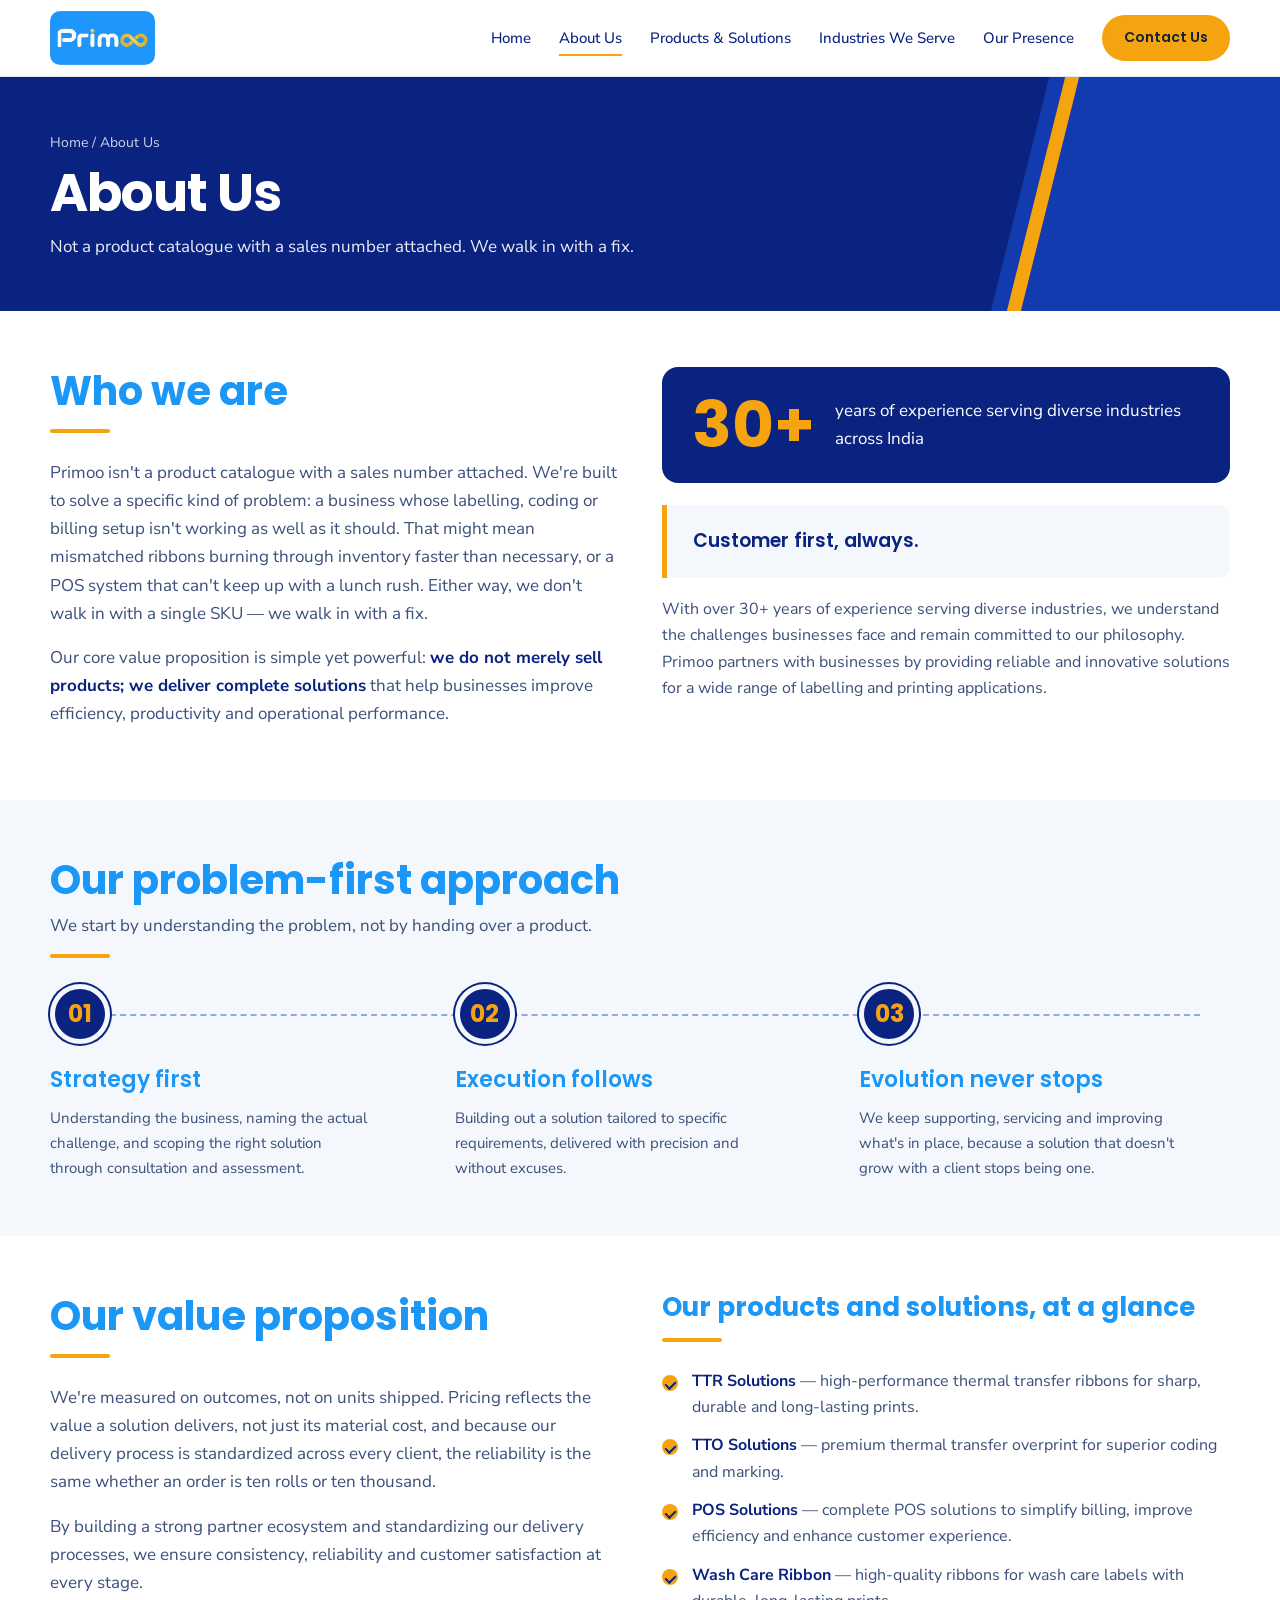
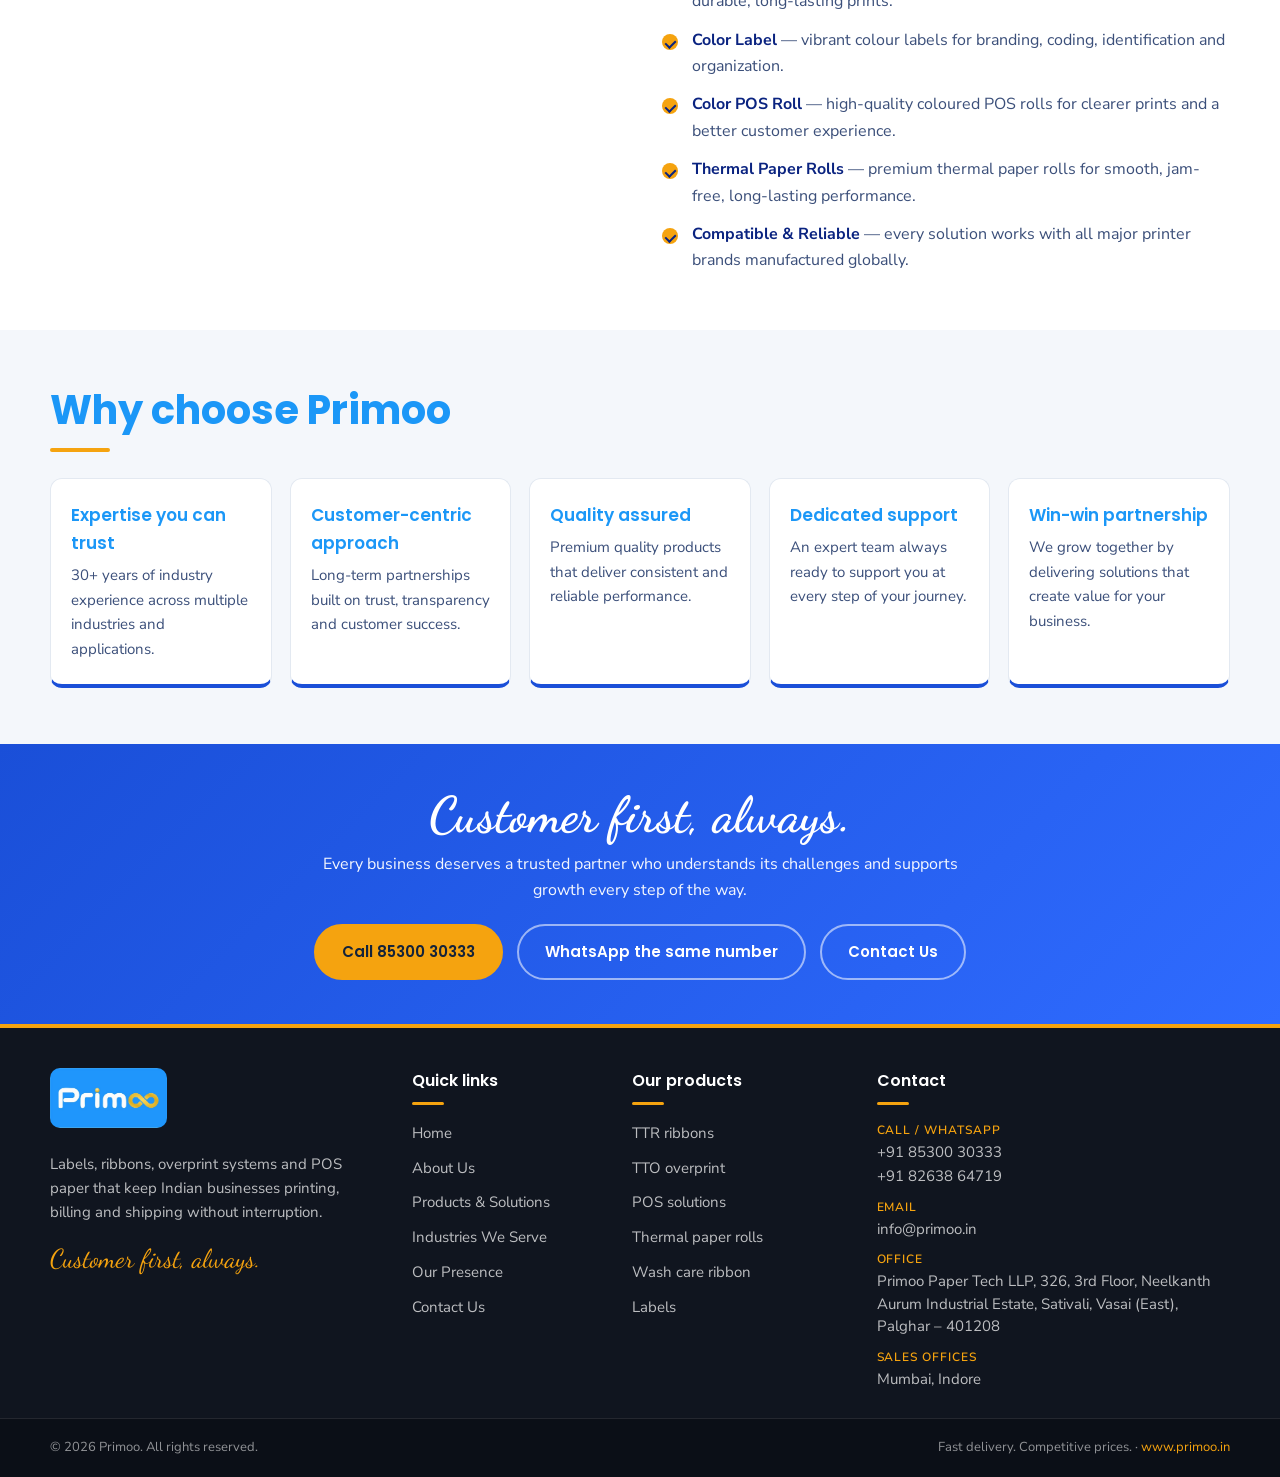
==== about.html @ 81f0d98b "Add Primoo website: home, about, products, industries, presence and contact pages Co-Authored-By: Cl" ====
<!DOCTYPE html>
<html lang="en">
<head>
<meta charset="UTF-8">
<meta name="viewport" content="width=device-width, initial-scale=1">
<title>About Us – Primoo</title>
<meta name="description" content="Primoo is a solution-driven company: 30+ years, problem-first approach, TTR, TTO, POS, labels and more.">
<link rel="preconnect" href="https://fonts.googleapis.com">
<link rel="stylesheet" href="https://fonts.googleapis.com/css2?family=Poppins:wght@400;500;600;700&family=Nunito+Sans:wght@400;500;600;700&family=Dancing+Script:wght@600;700&display=swap">
<link rel="stylesheet" href="styles.css">
</head>
<body>

<header class="site-header">
  <div class="container nav">
    <a href="index.html" class="logo"><img src="logo.jpg" alt="Primoo"></a>
    <input type="checkbox" id="menu-toggle" class="menu-toggle" aria-label="Toggle menu">
    <label for="menu-toggle" class="burger" aria-hidden="true"><span></span><span></span><span></span></label>
    <nav class="menu">
      <a href="index.html">Home</a>
      <a href="about.html" class="active">About Us</a>
      <a href="products.html">Products &amp; Solutions</a>
      <a href="industries.html">Industries We Serve</a>
      <a href="presence.html">Our Presence</a>
      <a href="contact.html" class="btn btn-sm">Contact Us</a>
    </nav>
  </div>
</header>

<section class="page-hero">
  <div class="container">
    <div class="crumbs"><a href="index.html">Home</a> / About Us</div>
    <h1>About Us</h1>
    <p>Not a product catalogue with a sales number attached. We walk in with a fix.</p>
  </div>
</section>

<main>
<section class="section">
  <div class="container two-col">
    <div class="prose">
      <div class="sec-title"><h2>Who we are</h2></div>
      <p>Primoo isn't a product catalogue with a sales number attached. We're built to solve a specific kind of problem: a business whose labelling, coding or billing setup isn't working as well as it should. That might mean mismatched ribbons burning through inventory faster than necessary, or a POS system that can't keep up with a lunch rush. Either way, we don't walk in with a single SKU — we walk in with a fix.</p>
      <p>Our core value proposition is simple yet powerful: <strong>we do not merely sell products; we deliver complete solutions</strong> that help businesses improve efficiency, productivity and operational performance.</p>
    </div>
    <div>
      <div class="big-stat"><strong>30+</strong><span>years of experience serving diverse industries across India</span></div>
      <div class="quote" style="margin-top:22px">Customer first, always.</div>
      <p style="margin-top:18px;color:var(--muted)">With over 30+ years of experience serving diverse industries, we understand the challenges businesses face and remain committed to our philosophy. Primoo partners with businesses by providing reliable and innovative solutions for a wide range of labelling and printing applications.</p>
    </div>
  </div>
</section>

<section class="section alt">
  <div class="container">
    <div class="sec-title"><h2>Our problem-first approach</h2><p>We start by understanding the problem, not by handing over a product.</p></div>
    <div class="steps">
      <article class="step"><span class="num">01</span><h3>Strategy first</h3><p>Understanding the business, naming the actual challenge, and scoping the right solution through consultation and assessment.</p></article>
      <article class="step"><span class="num">02</span><h3>Execution follows</h3><p>Building out a solution tailored to specific requirements, delivered with precision and without excuses.</p></article>
      <article class="step"><span class="num">03</span><h3>Evolution never stops</h3><p>We keep supporting, servicing and improving what's in place, because a solution that doesn't grow with a client stops being one.</p></article>
    </div>
  </div>
</section>

<section class="section">
  <div class="container two-col">
    <div class="prose">
      <div class="sec-title"><h2>Our value proposition</h2></div>
      <p>We're measured on outcomes, not on units shipped. Pricing reflects the value a solution delivers, not just its material cost, and because our delivery process is standardized across every client, the reliability is the same whether an order is ten rolls or ten thousand.</p>
      <p>By building a strong partner ecosystem and standardizing our delivery processes, we ensure consistency, reliability and customer satisfaction at every stage.</p>
    </div>
    <div>
      <div class="sec-title"><h2 style="font-size:26px">Our products and solutions, at a glance</h2></div>
      <ul class="check-list">
        <li><strong>TTR Solutions</strong> — high-performance thermal transfer ribbons for sharp, durable and long-lasting prints.</li>
        <li><strong>TTO Solutions</strong> — premium thermal transfer overprint for superior coding and marking.</li>
        <li><strong>POS Solutions</strong> — complete POS solutions to simplify billing, improve efficiency and enhance customer experience.</li>
        <li><strong>Wash Care Ribbon</strong> — high-quality ribbons for wash care labels with durable, long-lasting prints.</li>
        <li><strong>Color Label</strong> — vibrant colour labels for branding, coding, identification and organization.</li>
        <li><strong>Color POS Roll</strong> — high-quality coloured POS rolls for clearer prints and a better customer experience.</li>
        <li><strong>Thermal Paper Rolls</strong> — premium thermal paper rolls for smooth, jam-free, long-lasting performance.</li>
        <li><strong>Compatible &amp; Reliable</strong> — every solution works with all major printer brands manufactured globally.</li>
      </ul>
    </div>
  </div>
</section>

<section class="section alt">
  <div class="container">
    <div class="sec-title"><h2>Why choose Primoo</h2></div>
    <div class="tiles five">
      <div class="tile"><h3>Expertise you can trust</h3><p>30+ years of industry experience across multiple industries and applications.</p></div>
      <div class="tile"><h3>Customer-centric approach</h3><p>Long-term partnerships built on trust, transparency and customer success.</p></div>
      <div class="tile"><h3>Quality assured</h3><p>Premium quality products that deliver consistent and reliable performance.</p></div>
      <div class="tile"><h3>Dedicated support</h3><p>An expert team always ready to support you at every step of your journey.</p></div>
      <div class="tile"><h3>Win-win partnership</h3><p>We grow together by delivering solutions that create value for your business.</p></div>
    </div>
  </div>
</section>

<section class="cta slim">
  <div class="container cta-inner">
    <h2>Customer first, always.</h2>
    <p>Every business deserves a trusted partner who understands its challenges and supports growth every step of the way.</p>
    <div class="hero-actions center">
      <a href="tel:8530030333" class="btn btn-light">Call 85300 30333</a>
      <a href="https://wa.me/918530030333" class="btn btn-ghost">WhatsApp the same number</a>
      <a href="contact.html" class="btn btn-ghost">Contact Us</a>
    </div>
  </div>
</section>
</main>

<footer class="site-footer">
  <div class="container foot-grid">
    <div class="foot-col foot-brand">
      <a href="index.html" class="logo"><img src="logo.jpg" alt="Primoo"></a>
      <p>Labels, ribbons, overprint systems and POS paper that keep Indian businesses printing, billing and shipping without interruption.</p>
      <p class="tag">Customer first, always.</p>
    </div>
    <div class="foot-col">
      <h4>Quick links</h4>
      <ul>
        <li><a href="index.html">Home</a></li>
        <li><a href="about.html">About Us</a></li>
        <li><a href="products.html">Products &amp; Solutions</a></li>
        <li><a href="industries.html">Industries We Serve</a></li>
        <li><a href="presence.html">Our Presence</a></li>
        <li><a href="contact.html">Contact Us</a></li>
      </ul>
    </div>
    <div class="foot-col">
      <h4>Our products</h4>
      <ul>
        <li><a href="products.html#ttr">TTR ribbons</a></li>
        <li><a href="products.html#tto">TTO overprint</a></li>
        <li><a href="products.html#pos">POS solutions</a></li>
        <li><a href="products.html#rolls">Thermal paper rolls</a></li>
        <li><a href="products.html#wash">Wash care ribbon</a></li>
        <li><a href="products.html#labels">Labels</a></li>
      </ul>
    </div>
    <div class="foot-col">
      <h4>Contact</h4>
      <ul class="contact">
        <li><span>Call / WhatsApp</span><a href="tel:8530030333">+91 85300 30333</a><a href="tel:8263864719">+91 82638 64719</a></li>
        <li><span>Email</span><a href="mailto:info@primoo.in">info@primoo.in</a></li>
        <li><span>Office</span>Primoo Paper Tech LLP, 326, 3rd Floor, Neelkanth Aurum Industrial Estate, Sativali, Vasai (East), Palghar – 401208</li>
        <li><span>Sales offices</span>Mumbai, Indore</li>
      </ul>
    </div>
  </div>
  <div class="foot-bar">
    <div class="container foot-bar-in">
      <p>© 2026 Primoo. All rights reserved.</p>
      <p>Fast delivery. Competitive prices. · <a href="https://primoo.in">www.primoo.in</a></p>
    </div>
  </div>
</footer>

</body>
</html>
---- styles.css ----
:root{
  --blue:#1a4fd8;
  --navy:#0a2380;
  --navy-2:#1238b5;
  --accent:#f5a30f;
  --accent-d:#dc8f00;
  --bg:#ffffff;
  --alt:#f4f7fb;
  --text:#1d2a3a;
  --muted:#3b4f7a;
  --heading:#1b97f7;
  --line:#e3e9f1;
  --radius:16px;
  --shadow:0 10px 30px rgba(11,31,58,.08);
}
*{box-sizing:border-box;margin:0;padding:0}
html{scroll-behavior:smooth}
body{font-family:'Nunito Sans',system-ui,sans-serif;color:var(--text);background:var(--bg);line-height:1.65;-webkit-font-smoothing:antialiased}
h1{font-family:'Poppins',sans-serif;font-weight:700;letter-spacing:-.02em}
h2{font-family:'Poppins',sans-serif}
h3{font-family:'Poppins',sans-serif;font-weight:600}
.btn{font-family:'Poppins',sans-serif;font-weight:700}
.menu,.pill,.trust-grid,.chips,.ticks{font-family:'Nunito Sans',sans-serif}
.cta h2{font-family:'Dancing Script',cursive;font-weight:700}
img{max-width:100%}
a{color:inherit;text-decoration:none}
ul{list-style:none}
.container{width:min(1180px,100% - 40px);margin-inline:auto}

/* Buttons */
.btn{display:inline-block;background:var(--accent);color:#14233a;padding:14px 26px;border-radius:999px;font-weight:600;font-size:15px;border:2px solid var(--accent);transition:.25s}
.btn:hover{background:var(--accent-d);border-color:var(--accent-d);transform:translateY(-2px)}
.btn-sm{padding:9px 20px;font-size:14px}
.btn-outline{background:transparent;color:var(--navy);border-color:var(--navy)}
.btn-outline:hover{background:var(--navy);border-color:var(--navy);color:#fff}
.btn-light{background:#fff;color:var(--navy);border-color:#fff}
.btn-light:hover{background:var(--alt);border-color:var(--alt)}
.btn-ghost{background:transparent;border-color:rgba(255,255,255,.55)}
.btn-ghost:hover{background:rgba(255,255,255,.12);border-color:#fff}

/* Header */
.site-header{position:sticky;top:0;z-index:50;background:rgba(255,255,255,.96);backdrop-filter:blur(10px);border-bottom:1px solid var(--line)}
.nav{display:flex;align-items:center;justify-content:space-between;height:76px}
.logo{display:block;line-height:0}
.logo img{height:54px;width:auto;display:block;border-radius:10px}
.menu{display:flex;align-items:center;gap:28px;font-weight:500;font-size:15px}
.menu a:not(.btn){position:relative;color:var(--navy)}
.menu a:not(.btn)::after{content:"";position:absolute;left:0;bottom:-6px;width:0;height:2px;background:var(--accent);transition:.25s}
.menu a:not(.btn):hover::after,.menu a.active::after{width:100%}
.menu-toggle{display:none}
.burger{display:none;cursor:pointer;flex-direction:column;gap:5px}
.burger span{width:24px;height:2px;background:var(--navy);transition:.25s}

/* Hero */
.hero{background:linear-gradient(135deg,#eef3ff 0%,#fff 60%);padding:44px 0 56px;overflow:hidden}
.hero-grid{display:grid;grid-template-columns:1.1fr .9fr;gap:36px;align-items:center}
.eyebrow{display:inline-flex;align-items:center;gap:8px;background:#eef3ff;color:var(--navy);border:1px solid #cdd9fb;border-radius:999px;padding:7px 16px;font-family:"Nunito Sans",sans-serif;font-size:14px;font-weight:500;margin-bottom:18px}
.eyebrow::before{content:"";width:8px;height:8px;border-radius:50%;background:var(--accent);flex:none}
.pill{font-family:"Nunito Sans",sans-serif;display:inline-flex;align-items:center;gap:8px;background:#eef3ff;color:var(--navy);border:1px solid #cdd9fb;border-radius:999px;padding:7px 16px;font-size:14px;font-weight:500;margin-bottom:18px}
.pill i{width:8px;height:8px;border-radius:50%;background:var(--accent);flex:none}
.pill .short{display:none}
h1{font-size:clamp(34px,5vw,58px);line-height:1.1;color:var(--heading);margin-bottom:22px}
h1 em{font-style:normal;color:var(--accent)}
.hero-text p{color:var(--muted);font-size:17px;max-width:560px}
.hero-actions{display:flex;flex-wrap:wrap;gap:14px;margin-top:32px}
.hero-actions.center{justify-content:center}

.hero-visual{position:relative;max-width:390px;margin-left:auto;margin-right:24px}
.hero-visual::before{content:"";position:absolute;inset:-24px -24px 24px 24px;border-radius:200px 28px 28px 28px;background:linear-gradient(160deg,var(--navy),var(--blue));z-index:0}
.hero-visual::after{content:"";position:absolute;left:-18px;bottom:-18px;width:120px;height:120px;border-radius:50%;border:10px solid var(--accent);z-index:0;opacity:.9}
.hero-visual img{position:relative;z-index:1;display:block;width:100%;border-radius:150px 24px 24px 24px;box-shadow:0 24px 50px rgba(10,35,128,.35)}
.badge{position:absolute;z-index:2;left:-26px;top:48px;background:var(--accent);color:var(--navy);font:700 36px 'Poppins',sans-serif;line-height:1;padding:16px 20px;border-radius:18px;box-shadow:var(--shadow)}
.badge small{display:block;font-size:12px;font-weight:600;margin-top:4px}
.thumb{background:#fff;border-radius:12px;margin:-6px -6px 12px;aspect-ratio:16/10;overflow:hidden;background:linear-gradient(180deg,#fff,#eef3ff)}
.thumb img{width:100%;height:100%;object-fit:contain;transition:.4s}

/* Trust */
.trust{background:var(--navy);color:#fff}
.trust-grid{display:grid;grid-template-columns:repeat(4,1fr);text-align:center}
.trust-grid div{padding:22px 14px;font-weight:500;font-size:15px;border-right:1px solid rgba(255,255,255,.12)}
.trust-grid div:last-child{border:0}

/* Sections */
.section{padding:56px 0}
.section.alt{background:var(--alt)}
.section-head{max-width:760px;margin:0 auto 30px;text-align:center}
h2{font-size:clamp(26px,3.4vw,40px);line-height:1.2;color:var(--heading);margin-bottom:14px}
.section-head p{color:var(--muted);font-size:16px}

.cards{display:grid;gap:20px}
.cards-4{grid-template-columns:repeat(4,1fr)}
.cards-3{grid-template-columns:repeat(3,1fr)}
.card{background:#fff;border:1px solid var(--line);border-radius:var(--radius);padding:30px 26px;transition:.3s}
.card:hover{transform:translateY(-6px);box-shadow:var(--shadow);border-color:transparent}
.card h3{font-size:20px;color:var(--heading);margin-bottom:10px}
.card p{color:var(--muted);font-size:15px}
.icon{width:54px;height:54px;border-radius:14px;background:linear-gradient(135deg,var(--accent),#ff9a62);color:#fff;font:700 22px 'Poppins',sans-serif;display:grid;place-items:center;margin-bottom:20px}
.feature{border-top:4px solid var(--accent);background:linear-gradient(180deg,#f2f6ff,#fff)}
#offer{background:linear-gradient(180deg,#dfe9ff 0%,#eef3ff 100%);position:relative}
#offer .card{padding:26px 20px 18px}
#offer .card h3{font-size:18px;margin-bottom:6px}
#offer .card p{font-size:14px;line-height:1.5}
#offer .card{border:0;border-top:4px solid var(--blue);box-shadow:0 8px 24px rgba(10,35,128,.12)}
#offer .card:hover{box-shadow:0 16px 36px rgba(10,35,128,.2)}
#offer .thumb{background:#fff}

/* Stats */
.stats{background:linear-gradient(135deg,var(--navy),var(--navy-2));color:#fff;padding:42px 0}
.stats-grid{display:grid;grid-template-columns:repeat(4,1fr);gap:24px;text-align:center}
.stats-grid strong{display:block;font:700 clamp(38px,4.4vw,56px) 'Poppins',sans-serif;color:var(--accent)}
.stats-grid span{opacity:.85;font-size:15px}
.stats-note{text-align:center;margin-top:20px;opacity:.7;font-size:14px}

/* Why */
.split{display:grid;grid-template-columns:1fr 1.4fr;gap:40px;align-items:center}
.lead{font-size:18px;color:var(--muted)}

/* Steps */
.steps{display:grid;grid-template-columns:repeat(3,1fr);gap:20px}
.step{background:#fff;border-radius:var(--radius);padding:34px 28px;border:1px solid var(--line);position:relative}
.num{font:700 52px 'Poppins',sans-serif;color:var(--accent);opacity:.35;line-height:1}
.step h3{font-size:22px;color:var(--heading);margin:10px 0}
.step p{color:var(--muted);font-size:15px}

/* Brands */
.brands{display:flex;flex-wrap:wrap;justify-content:center;gap:14px;margin-bottom:22px}
.brands li{padding:14px 28px;border:1px solid var(--line);border-radius:12px;font:600 17px 'Poppins',sans-serif;color:var(--navy);background:var(--alt)}
.ticks{display:flex;flex-wrap:wrap;justify-content:center;gap:12px 32px;color:var(--muted);font-weight:500}
.ticks li::before{content:"✓";color:var(--accent);font-weight:700;margin-right:8px}

/* Industries */
.chips{display:flex;flex-wrap:wrap;justify-content:center;gap:12px;max-width:900px;margin-inline:auto}
.chips li{background:#fff;border:1px solid var(--line);padding:11px 24px;border-radius:999px;font-weight:500;transition:.25s}
.chips li:hover{background:var(--accent);color:#fff;border-color:var(--accent)}

/* CTA */
.cta{background:linear-gradient(135deg,#1a4fd8 0%,#2f6bff 100%);color:#fff;padding:48px 0;text-align:center}
.cta h2{color:#fff;font-size:clamp(34px,4.5vw,50px);line-height:1.1;margin-bottom:8px}
.cta-inner p{max-width:640px;margin:0 auto 6px;font-size:16px;opacity:.95}
.cta-sub{font-weight:600;color:var(--accent);opacity:1}
.cta .hero-actions{margin-top:20px}
.cta .btn-ghost{color:#fff}
.cta .btn-light{background:var(--accent);border-color:var(--accent);color:#14233a}
.cta .btn-light:hover{background:var(--accent-d);border-color:var(--accent-d)}

/* Footer */
.site-footer{background:#10151f;color:rgba(255,255,255,.72);font-size:15px;border-top:4px solid var(--accent)}
.foot-grid{display:grid;grid-template-columns:1.4fr .8fr .9fr 1.5fr;gap:32px;padding:40px 0 28px}
.site-footer .logo{display:inline-block;margin-bottom:16px}
.site-footer .logo img{height:60px}
.foot-brand p{max-width:300px;line-height:1.6}
.foot-brand .tag{font-family:'Dancing Script',cursive;font-size:26px;color:var(--accent);margin-top:14px}
.foot-col h4{font-family:'Poppins',sans-serif;font-weight:600;color:#fff;font-size:16px;margin-bottom:16px;position:relative;padding-bottom:10px}
.foot-col h4::after{content:"";position:absolute;left:0;bottom:0;width:32px;height:3px;border-radius:2px;background:var(--accent)}
.foot-col ul{display:grid;gap:10px}
.foot-col a{transition:.2s}
.foot-col a:hover{color:var(--accent)}
.contact li{display:flex;flex-direction:column;gap:2px;line-height:1.5}
.contact span{font-size:12px;letter-spacing:.08em;text-transform:uppercase;color:var(--accent);font-weight:600}
.foot-bar{border-top:1px solid rgba(255,255,255,.1);background:#0b0f17}
.foot-bar-in{display:flex;justify-content:space-between;gap:12px;flex-wrap:wrap;padding:18px 0;font-size:13px;color:rgba(255,255,255,.55)}
.foot-bar a{color:var(--accent)}

/* Responsive */
@media (max-width:980px){
  .hero-grid,.split{grid-template-columns:1fr}
  .hero-visual{max-width:320px;margin:30px auto 0;width:calc(100% - 60px)}
  .hero-visual::before{inset:-16px -16px 16px 16px}
  .badge{left:-14px;top:36px;font-size:26px;padding:12px 15px}
  .cards-4,.stats-grid,.trust-grid{grid-template-columns:repeat(2,1fr)}
  .cards-3,.steps{grid-template-columns:1fr 1fr}
  .trust-grid div{border-bottom:1px solid rgba(255,255,255,.12)}
}
@media (max-width:980px){.foot-grid{grid-template-columns:1fr 1fr}}
@media (max-width:560px){.foot-grid{grid-template-columns:1fr;gap:30px;padding:44px 0 30px}.foot-bar-in{flex-direction:column;text-align:center}}
@media (max-width:760px){
  .burger{display:flex}
  .menu{position:absolute;top:76px;left:0;right:0;background:#fff;flex-direction:column;align-items:flex-start;padding:20px;gap:16px;border-bottom:1px solid var(--line);display:none}
  .menu-toggle:checked ~ .menu{display:flex}
  .section{padding:40px 0}
  .hero{padding:32px 0 40px}
}
@media (max-width:560px){
  .hero-visual{max-width:260px;width:calc(100% - 70px)}
  .pill .full{display:none}
  .pill .short{display:inline}
  .pill{font-size:13px;padding:6px 14px}
  .cards-4,.cards-3,.steps,.stats-grid,.trust-grid{grid-template-columns:1fr}
  .trust-grid div{border-right:0}
  .hero-actions .btn{width:100%;text-align:center}
}

/* Product card hover: image pops out of the card */
#offer .card{position:relative;transition:transform .35s cubic-bezier(.2,.8,.2,1),box-shadow .35s}
#offer .thumb{overflow:visible;position:relative;background:#fff}
#offer .thumb img{transition:transform .4s cubic-bezier(.2,.8,.2,1),filter .4s;transform-origin:50% 70%;will-change:transform;position:relative;z-index:2}
#offer .card:hover{transform:translateY(-4px);z-index:5}
#offer .card:hover .thumb img{transform:translateY(-3px) scale(1.14) rotate(-2.5deg)}

#offer .thumb::after{content:"";position:absolute;left:22%;right:22%;bottom:-4px;height:14px;border-radius:50%;background:rgba(10,35,128,.28);filter:blur(8px);opacity:0;transform:scale(.6);transition:.4s;z-index:1}
#offer .card:hover .thumb::after{opacity:1;transform:scale(1.1)}
#offer .card h3{transition:color .3s}
#offer .card:hover h3{color:var(--navy)}
@media (hover:none){#offer .card:hover .thumb img{transform:none}#offer .card:hover .thumb::after{opacity:0}}

/* Steps: timeline look */
.steps{position:relative;gap:34px}
.steps::before{content:"";position:absolute;top:30px;left:30px;right:30px;border-top:2px dashed #8fa9ee}
.step{background:none;border:0;border-radius:0;padding:0;position:relative}
.step .num{display:grid;place-items:center;width:60px;height:60px;border-radius:50%;background:var(--navy);color:var(--accent);font:700 24px 'Poppins',sans-serif;opacity:1;border:5px solid var(--alt);box-shadow:0 0 0 2px var(--navy);position:relative;transition:.3s;margin-bottom:18px}
.step:hover .num{background:var(--accent);color:var(--navy);box-shadow:0 0 0 2px var(--accent)}
.step h3{margin:0 0 8px;font-size:22px}
.step p{max-width:320px}
@media (max-width:980px){.steps{grid-template-columns:repeat(3,1fr);gap:22px}}
@media (max-width:760px){
  .steps{grid-template-columns:1fr;gap:28px}
  .steps::before{top:30px;bottom:30px;left:29px;right:auto;border-top:0;border-left:2px dashed #8fa9ee}
  .step{padding-left:84px;min-height:60px}
  .step .num{position:absolute;left:0;top:0;margin:0}
}

/* ===== Inner pages ===== */
.page-hero{background:var(--navy);color:#fff;padding:54px 0 50px;position:relative;overflow:hidden}
.page-hero::after{content:"";position:absolute;right:-80px;top:-60px;bottom:-60px;width:340px;background:var(--blue);transform:skewX(-14deg);opacity:.55}
.page-hero::before{content:"";position:absolute;right:230px;top:-60px;bottom:-60px;width:14px;background:var(--accent);transform:skewX(-14deg);z-index:1}
.page-hero .container{position:relative;z-index:2}
.crumbs{font-size:14px;opacity:.8;margin-bottom:10px}
.crumbs a:hover{color:var(--accent)}
.page-hero h1{color:#fff;font-size:clamp(34px,5vw,52px);margin-bottom:12px}
.page-hero p{max-width:640px;font-size:17px;opacity:.92}
.menu a.active::after{width:100%}
.two-col{display:grid;grid-template-columns:1fr 1fr;gap:44px;align-items:start}
.prose p{margin-bottom:16px;color:var(--muted);font-size:17px}
.prose p strong{color:var(--navy)}
.quote{border-left:5px solid var(--accent);background:var(--alt);padding:22px 26px;border-radius:0 12px 12px 0;font-size:19px;color:var(--navy);font-weight:600;font-family:'Poppins',sans-serif;line-height:1.5}
.big-stat{display:flex;align-items:center;gap:20px;background:var(--navy);color:#fff;border-radius:16px;padding:26px 30px}
.big-stat strong{font:700 64px 'Poppins',sans-serif;color:var(--accent);line-height:1}
.big-stat span{font-size:17px}
.check-list{display:grid;gap:12px}
.check-list li{position:relative;padding-left:30px;color:var(--muted)}
.check-list li::before{content:"";position:absolute;left:0;top:7px;width:16px;height:16px;border-radius:50%;background:var(--accent)}
.check-list li::after{content:"";position:absolute;left:5px;top:11px;width:5px;height:8px;border:solid var(--navy);border-width:0 2px 2px 0;transform:rotate(45deg)}
.check-list strong{color:var(--navy)}
.tiles{display:grid;grid-template-columns:repeat(4,1fr);gap:18px}
.tile{background:#fff;border:1px solid var(--line);border-bottom:4px solid var(--blue);padding:22px 20px;border-radius:12px}
.tile h3{font-size:17px;color:var(--heading);margin-bottom:6px}
.tile p{color:var(--muted);font-size:15px}
.sec-title{margin-bottom:26px}
.sec-title h2{margin-bottom:8px}
.sec-title p{color:var(--muted);max-width:720px;font-size:17px}
.sec-title::after{content:"";display:block;width:60px;height:4px;background:var(--accent);margin-top:14px;border-radius:2px}
.prod{display:grid;grid-template-columns:1fr 1.05fr;gap:50px;align-items:center;padding:46px 0;border-bottom:1px solid var(--line)}
.prod:last-of-type{border-bottom:0}
.prod:nth-of-type(even) .prod-img{order:2}
.prod-img{border-radius:18px;overflow:hidden;box-shadow:0 14px 34px rgba(10,35,128,.18);position:relative}
.prod-img img{display:block;width:100%;aspect-ratio:16/10;object-fit:cover;transition:transform .6s}
.prod:hover .prod-img img{transform:scale(1.05)}
.prod h2{font-size:clamp(24px,3vw,32px);margin-bottom:6px}
.prod .sub{font-weight:600;color:var(--accent-d);margin-bottom:12px;font-family:'Poppins',sans-serif;font-size:15px}
.prod p{color:var(--muted);margin-bottom:14px}
.tags{display:flex;flex-wrap:wrap;gap:8px;margin-top:6px}
.tags li{font-size:13px;font-weight:600;color:var(--navy);background:#eef3ff;border:1px solid #cdd9fb;padding:5px 12px;border-radius:999px}
.mini-h{font:600 13px 'Poppins',sans-serif;color:var(--navy);text-transform:uppercase;letter-spacing:.08em;margin:16px 0 8px}
.ind-list{border-top:2px solid var(--navy)}
.ind{display:grid;grid-template-columns:70px 220px 1fr;gap:20px;align-items:center;padding:18px 12px;border-bottom:1px solid var(--line);transition:.25s}
.ind:hover{background:var(--alt);padding-left:20px}
.ind .no{font:700 22px 'Poppins',sans-serif;color:var(--accent)}
.ind h3{font-size:20px;color:var(--heading)}
.ind p{color:var(--muted)}
.map-wrap{display:grid;grid-template-columns:1fr 1fr;gap:44px;align-items:center}
.map-wrap img{width:100%;max-width:480px;margin:auto;display:block;border-radius:18px;border:1px solid var(--line);box-shadow:var(--shadow)}
.cities{display:grid;grid-template-columns:repeat(3,1fr);gap:10px}
.cities li{padding:9px 14px;background:#fff;border:1px solid var(--line);border-left:4px solid var(--blue);border-radius:6px;font-weight:600;color:var(--navy);font-size:15px}
.cities li.hq{border-left-color:var(--accent);background:#fff8e8}
.pillars{display:grid;grid-template-columns:repeat(3,1fr);gap:22px}
.pillar{padding:28px;border-radius:14px;background:var(--navy);color:#fff}
.pillar h3{color:var(--accent);font-size:19px;margin-bottom:8px}
.pillar p{opacity:.9;font-size:15px}
.closing{background:linear-gradient(135deg,var(--blue),#2f6bff);color:#fff;border-radius:18px;padding:40px;text-align:center}
.closing p{max-width:760px;margin:0 auto;font-size:20px;font-family:'Poppins',sans-serif;font-weight:500;line-height:1.5}
.closing strong{color:var(--accent)}
.c-grid{display:grid;grid-template-columns:repeat(4,1fr);gap:18px}
.c-card{background:#fff;border:1px solid var(--line);border-top:4px solid var(--accent);border-radius:12px;padding:24px 22px}
.c-card span{display:block;font:600 12px 'Poppins',sans-serif;letter-spacing:.08em;text-transform:uppercase;color:var(--accent-d);margin-bottom:8px}
.c-card a,.c-card p{display:block;font-weight:600;color:var(--navy);word-break:break-word;margin-bottom:2px}
.office{display:grid;grid-template-columns:1.3fr 1fr;gap:24px}
.box{background:var(--alt);border-radius:14px;padding:28px}
.box h3{font-size:19px;color:var(--heading);margin-bottom:10px}
.box p{color:var(--muted)}
.box .strong{color:var(--navy);font-weight:700}
.cta.slim{padding:44px 0}
@media (max-width:980px){
  .tiles,.c-grid{grid-template-columns:repeat(2,1fr)}
  .pillars{grid-template-columns:1fr}
  .two-col,.map-wrap,.office{grid-template-columns:1fr}
  .prod{grid-template-columns:1fr;gap:24px}
  .prod:nth-of-type(even) .prod-img{order:0}
}
@media (max-width:640px){
  .ind{grid-template-columns:44px 1fr;gap:6px 12px}
  .ind p{grid-column:1 / -1}
  .tiles,.c-grid{grid-template-columns:1fr}
  .cities{grid-template-columns:repeat(2,1fr)}
  .big-stat strong{font-size:48px}
  .page-hero::after,.page-hero::before{display:none}
  .closing{padding:28px 20px}
}
.prod{scroll-margin-top:90px}
.tiles.five{grid-template-columns:repeat(5,1fr)}
@media (max-width:1100px){.tiles.five{grid-template-columns:repeat(3,1fr)}}
@media (max-width:820px){.tiles.five{grid-template-columns:repeat(2,1fr)}}
@media (max-width:560px){.tiles.five{grid-template-columns:1fr}}

/* Home: product categories popup (CSS only, uses :target) */
a.card{display:block;color:inherit;cursor:pointer}
.card .more{display:inline-flex;gap:6px;margin-top:12px;font-family:'Poppins',sans-serif;font-weight:600;font-size:14px;color:var(--accent-d)}
.card .more b{transition:transform .25s}
.card:hover .more b{transform:translateX(5px)}
.cat-modal{display:none;position:fixed;inset:0;z-index:100;align-items:center;justify-content:center;padding:20px}
.cat-modal:target{display:flex;animation:catfade .25s}
.cat-bg{position:absolute;inset:0;background:rgba(6,18,60,.7)}
.cat-box{position:relative;background:#fff;border-radius:18px;width:100%;max-width:980px;max-height:90vh;overflow:auto;padding:34px;border-top:6px solid var(--accent);animation:catpop .3s}
.cat-box h2{font-size:clamp(24px,3vw,32px);margin-bottom:6px}
.cat-intro{color:var(--muted);margin-bottom:22px;max-width:640px}
.cat-x{position:absolute;right:14px;top:10px;width:38px;height:38px;border-radius:50%;background:var(--alt);color:var(--navy);font-size:26px;line-height:36px;text-align:center}
.cat-x:hover{background:var(--accent)}
.cat-grid{display:grid;gap:20px;grid-template-columns:repeat(auto-fit,minmax(240px,1fr))}
.cat-grid.n1{max-width:420px}
.cat-item{display:block;border:1px solid var(--line);border-radius:14px;overflow:hidden;background:#fff;transition:.25s}
.cat-item:hover{transform:translateY(-4px);box-shadow:var(--shadow);border-color:var(--blue)}
.cat-item img{display:block;width:100%;aspect-ratio:16/10;object-fit:cover}
.cat-item h3{font-size:18px;padding:14px 16px 4px;color:var(--heading)}
.cat-item p{padding:0 16px;color:var(--muted);font-size:14px;margin-bottom:10px}
.cat-item .tags{padding:0 16px 16px}
.cat-foot{margin-top:24px;text-align:center}
@keyframes catfade{from{opacity:0}to{opacity:1}}
@keyframes catpop{from{transform:translateY(20px) scale(.97)}to{transform:none}}
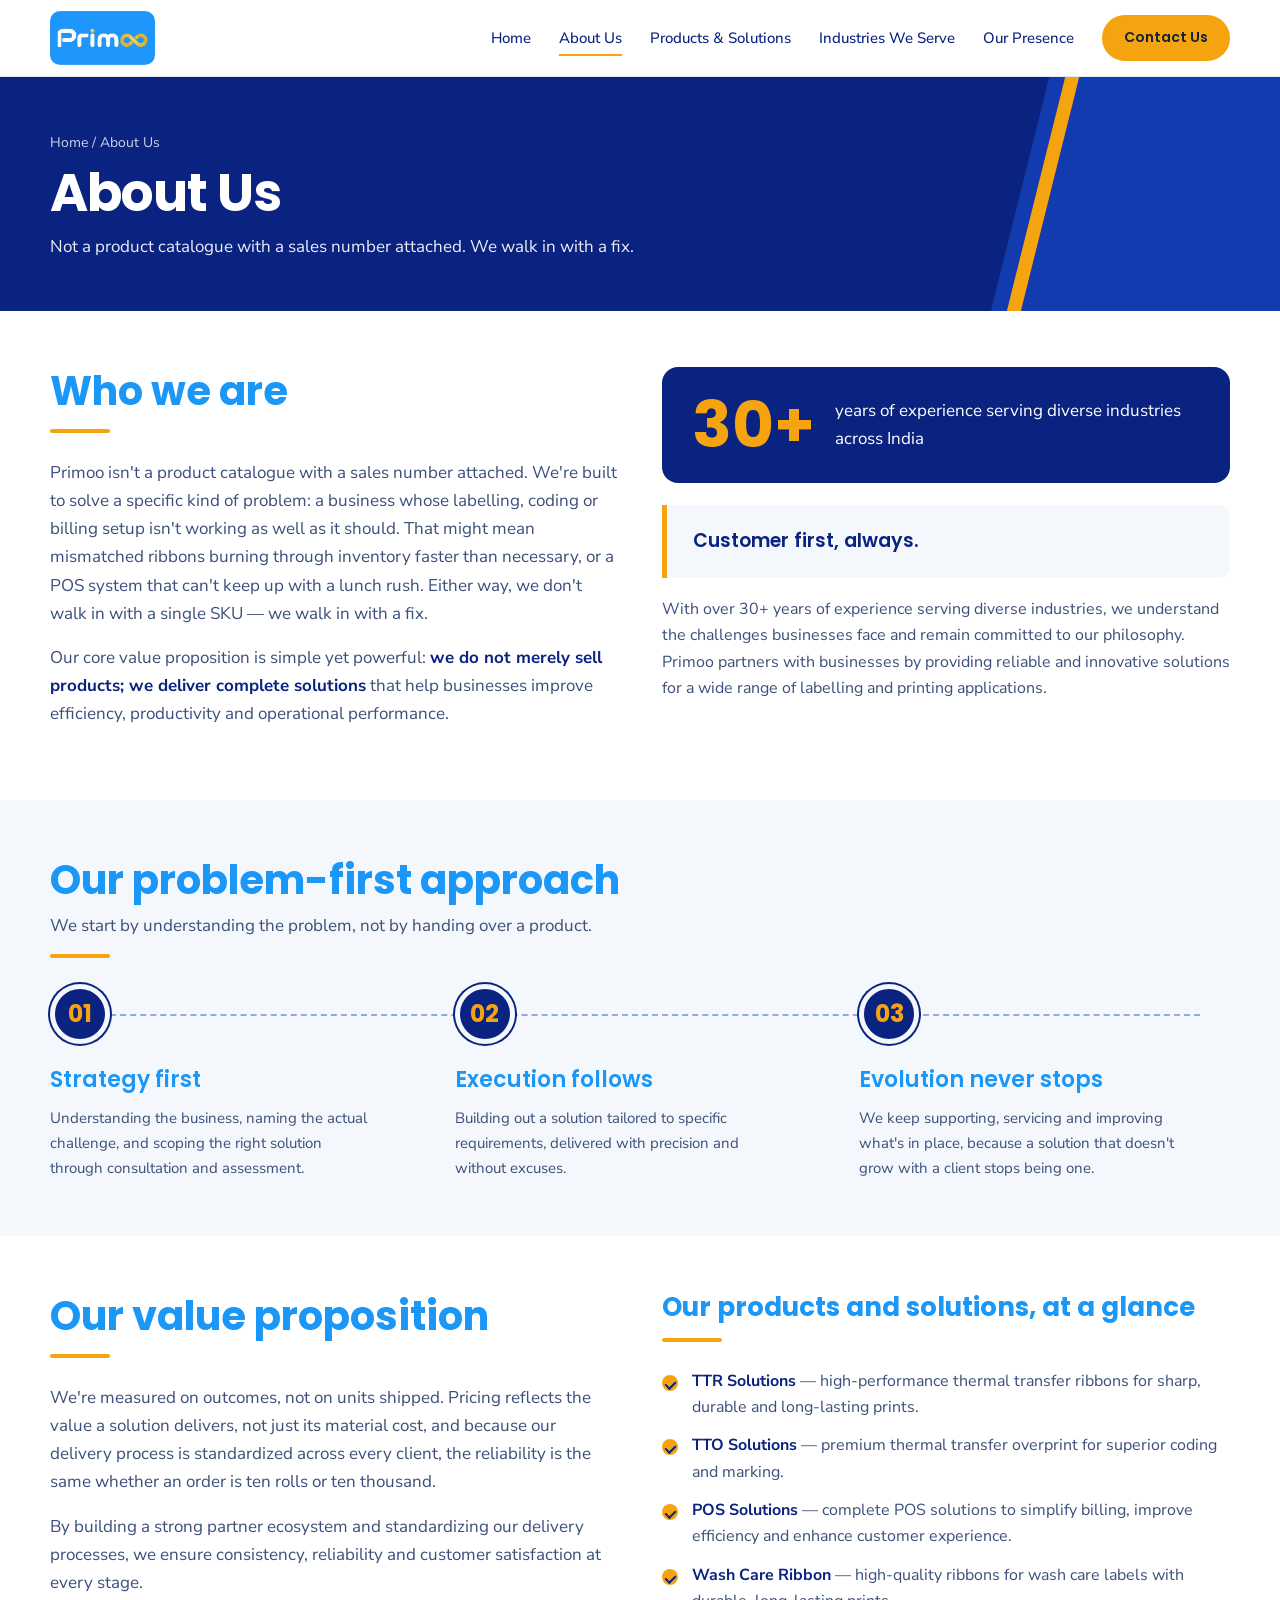
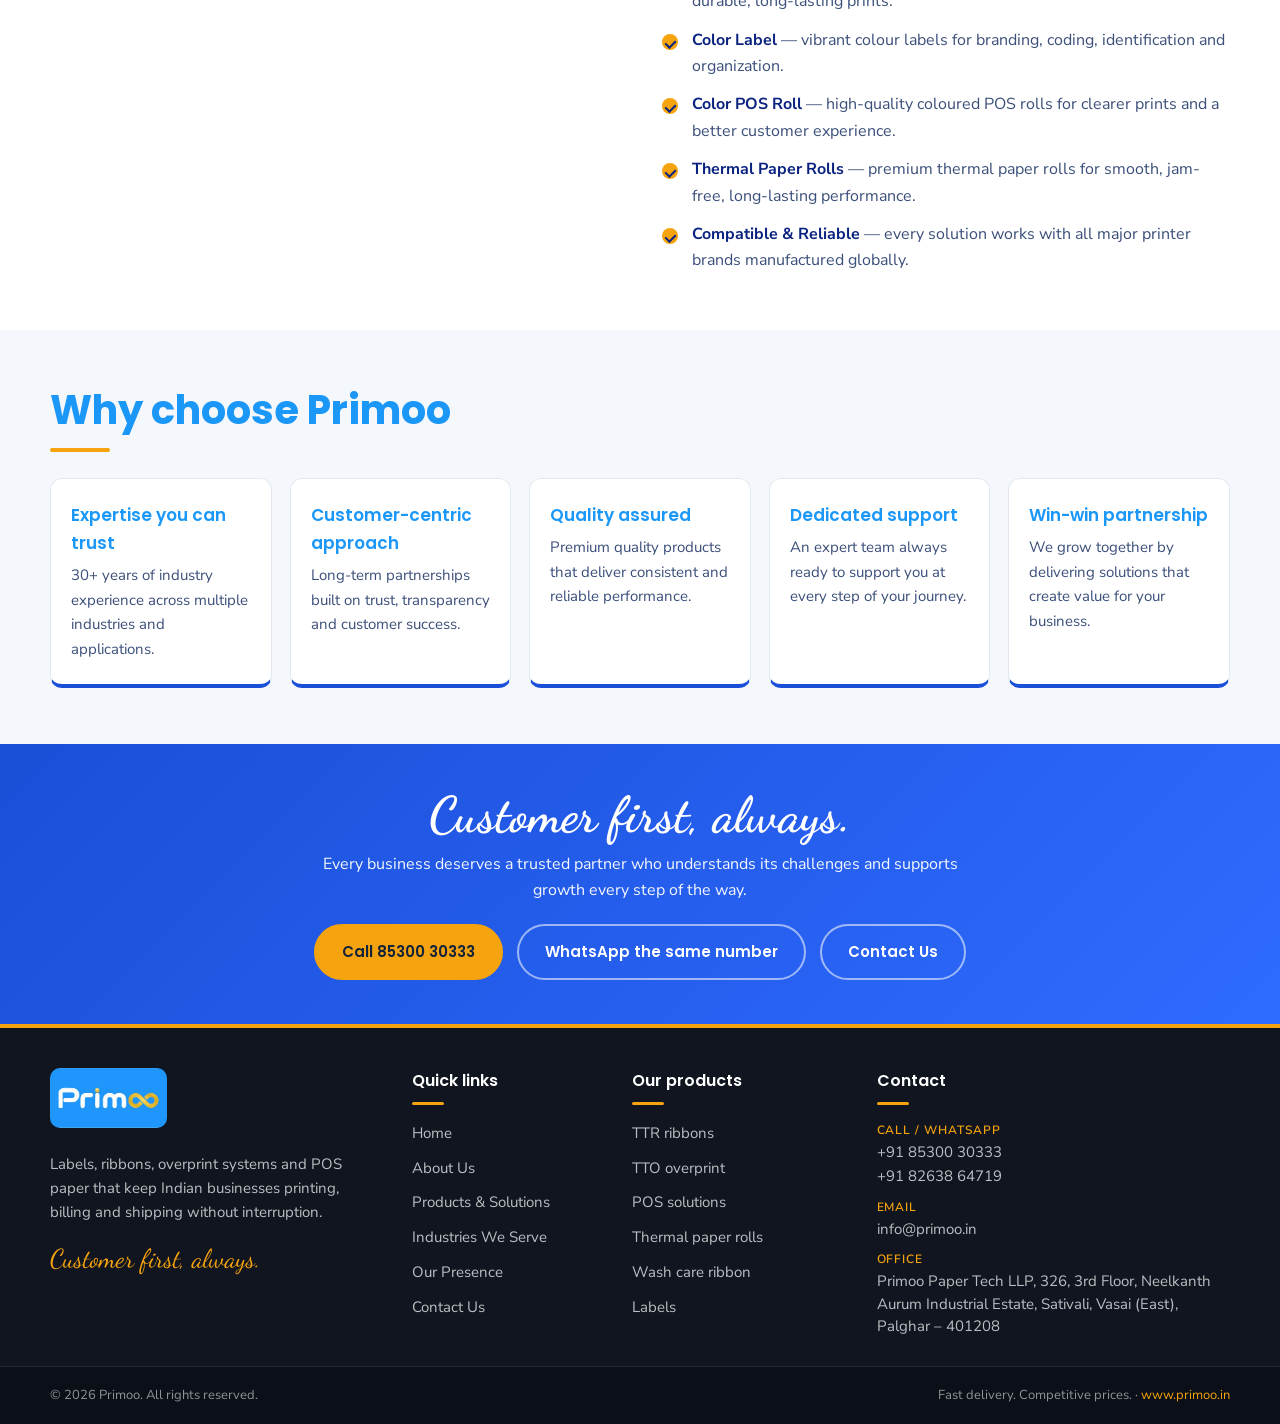
==== commit e7c70f15: "Remove sales offices information from multiple pages" ====
--- a/about.html
+++ b/about.html
@@ -146,7 +146,6 @@
         <li><span>Call / WhatsApp</span><a href="tel:8530030333">+91 85300 30333</a><a href="tel:8263864719">+91 82638 64719</a></li>
         <li><span>Email</span><a href="mailto:info@primoo.in">info@primoo.in</a></li>
         <li><span>Office</span>Primoo Paper Tech LLP, 326, 3rd Floor, Neelkanth Aurum Industrial Estate, Sativali, Vasai (East), Palghar – 401208</li>
-        <li><span>Sales offices</span>Mumbai, Indore</li>
       </ul>
     </div>
   </div>
--- a/styles.css
+++ b/styles.css
@@ -172,7 +172,7 @@
   .trust-grid div{border-bottom:1px solid rgba(255,255,255,.12)}
 }
 @media (max-width:980px){.foot-grid{grid-template-columns:1fr 1fr}}
-@media (max-width:560px){.foot-grid{grid-template-columns:1fr;gap:30px;padding:44px 0 30px}.foot-bar-in{flex-direction:column;text-align:center}}
+@media (max-width:560px){.foot-bar-in{flex-direction:column;text-align:center}}
 @media (max-width:760px){
   .burger{display:flex}
   .menu{position:absolute;top:76px;left:0;right:0;background:#fff;flex-direction:column;align-items:flex-start;padding:20px;gap:16px;border-bottom:1px solid var(--line);display:none}
@@ -335,3 +335,44 @@
 .cat-foot{margin-top:24px;text-align:center}
 @keyframes catfade{from{opacity:0}to{opacity:1}}
 @keyframes catpop{from{transform:translateY(20px) scale(.97)}to{transform:none}}
+
+/* Footer: mobile layout */
+@media (max-width:760px){
+  .foot-grid{grid-template-columns:1fr 1fr;gap:30px 18px;padding:36px 0 26px}
+  .foot-brand{grid-column:1/-1;text-align:center;padding-bottom:24px;border-bottom:1px solid rgba(255,255,255,.12)}
+  .foot-brand p{max-width:none;margin-inline:auto}
+  .site-footer .logo img{height:54px}
+  .foot-col:nth-child(4){grid-column:1/-1;background:rgba(255,255,255,.05);border-radius:14px;padding:20px}
+  .foot-col h4{font-size:15px;margin-bottom:14px}
+  .foot-col ul{gap:9px}
+  .foot-col a{font-size:14px}
+  .contact{grid-template-columns:1fr 1fr;gap:16px 14px}
+  .contact li:nth-child(3){grid-column:1/-1}
+  .foot-bar-in{padding:16px 0;gap:6px}
+}
+
+/* Brands: tidy grid on mobile */
+@media (max-width:760px){
+  .brands{display:grid;grid-template-columns:1fr 1fr;gap:10px;margin-bottom:20px}
+  .brands li{padding:13px 8px;text-align:center;font-size:15px;border-radius:10px}
+  .brands li:last-child{grid-column:1/-1;background:#fff;border-style:dashed;color:var(--muted)}
+  .ticks{flex-direction:column;align-items:flex-start;gap:8px;width:max-content;max-width:100%;margin-inline:auto}
+}
+
+/* Industries chips: tidy grid on mobile */
+@media (max-width:760px){
+  .chips{display:grid;grid-template-columns:1fr 1fr;gap:10px;max-width:none}
+  .chips li{padding:12px 8px;text-align:center;border-radius:10px;font-size:15px}
+  .chips li:last-child{grid-column:1/-1}
+}
+
+/* Stats: 2x2 grid on mobile */
+@media (max-width:760px){
+  .stats{padding:30px 0}
+  .stats-grid{grid-template-columns:1fr 1fr;gap:0}
+  .stats-grid>div{padding:20px 10px;border-bottom:1px solid rgba(255,255,255,.18)}
+  .stats-grid>div:nth-child(odd){border-right:1px solid rgba(255,255,255,.18)}
+  .stats-grid>div:nth-last-child(-n+2){border-bottom:0}
+  .stats-grid strong{font-size:30px;line-height:1.1;margin-bottom:6px;white-space:nowrap}
+  .stats-grid span{font-size:13px;line-height:1.4;display:block}
+}
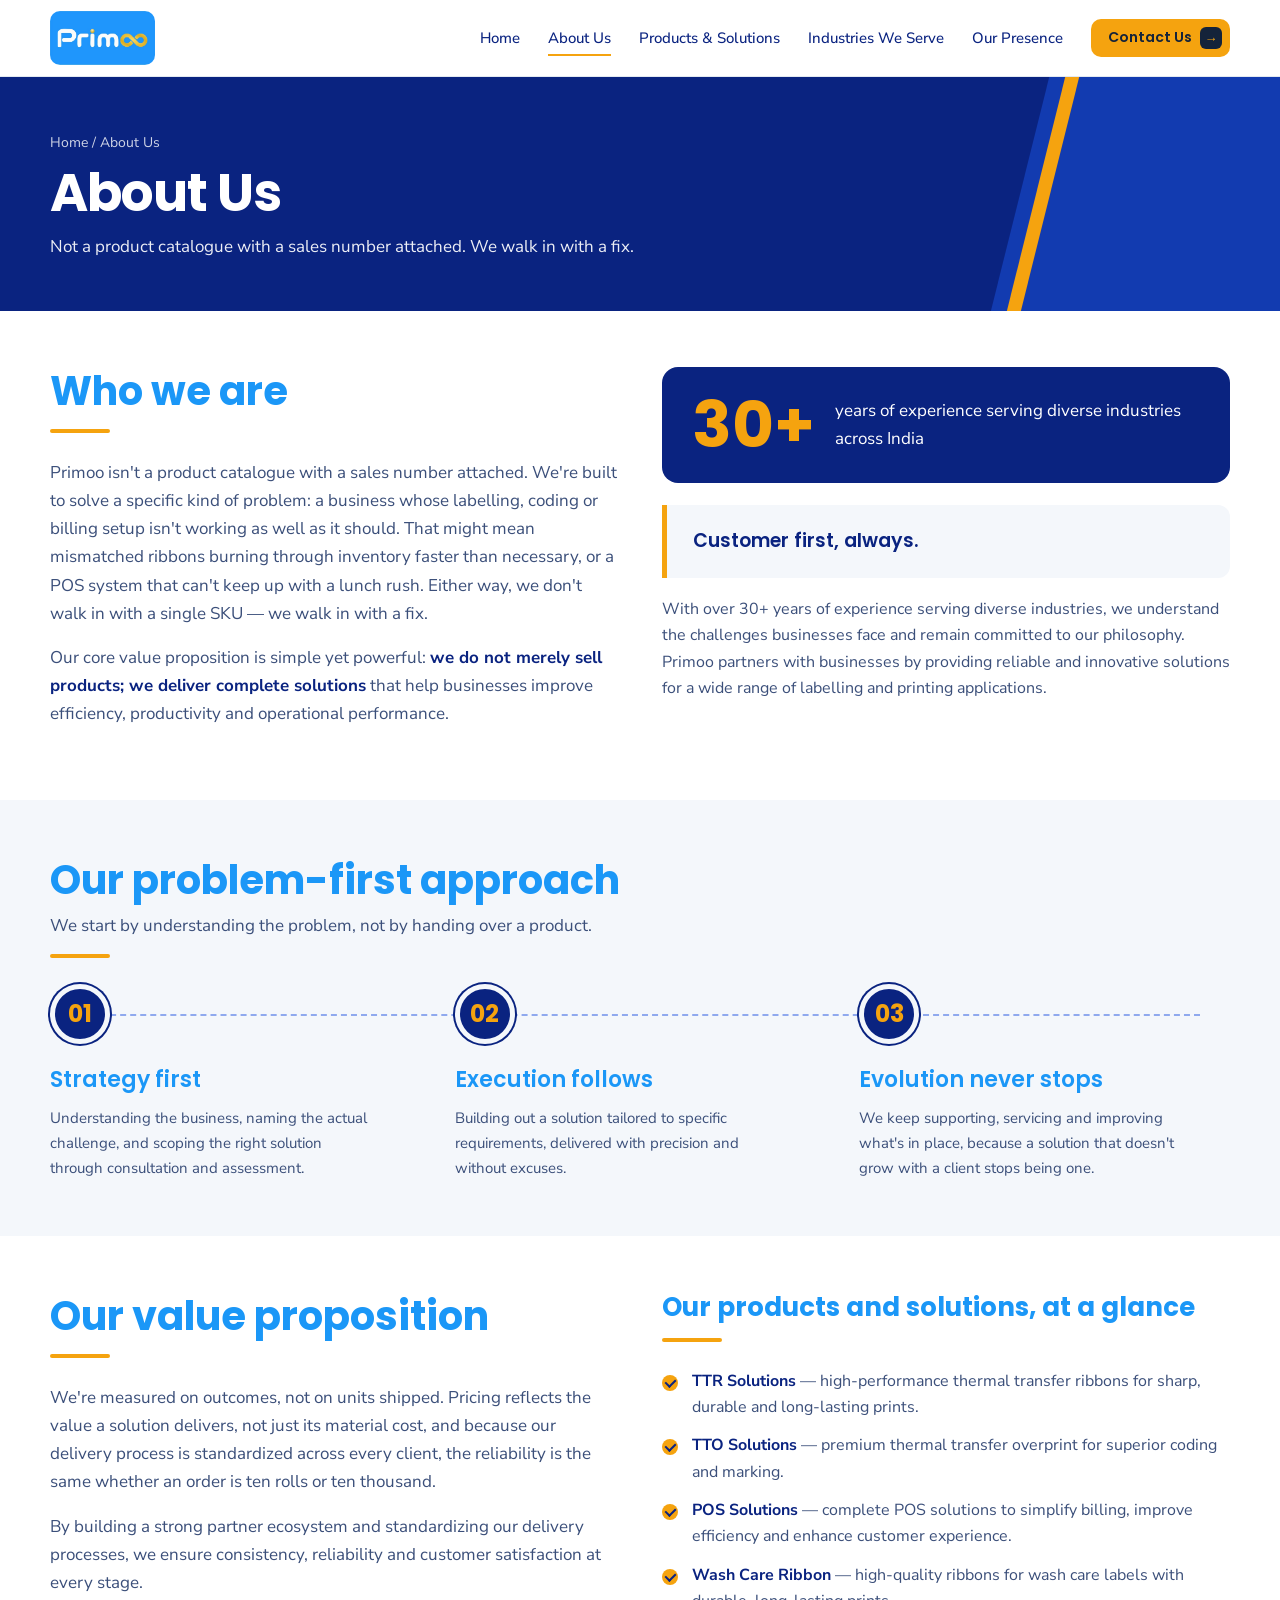
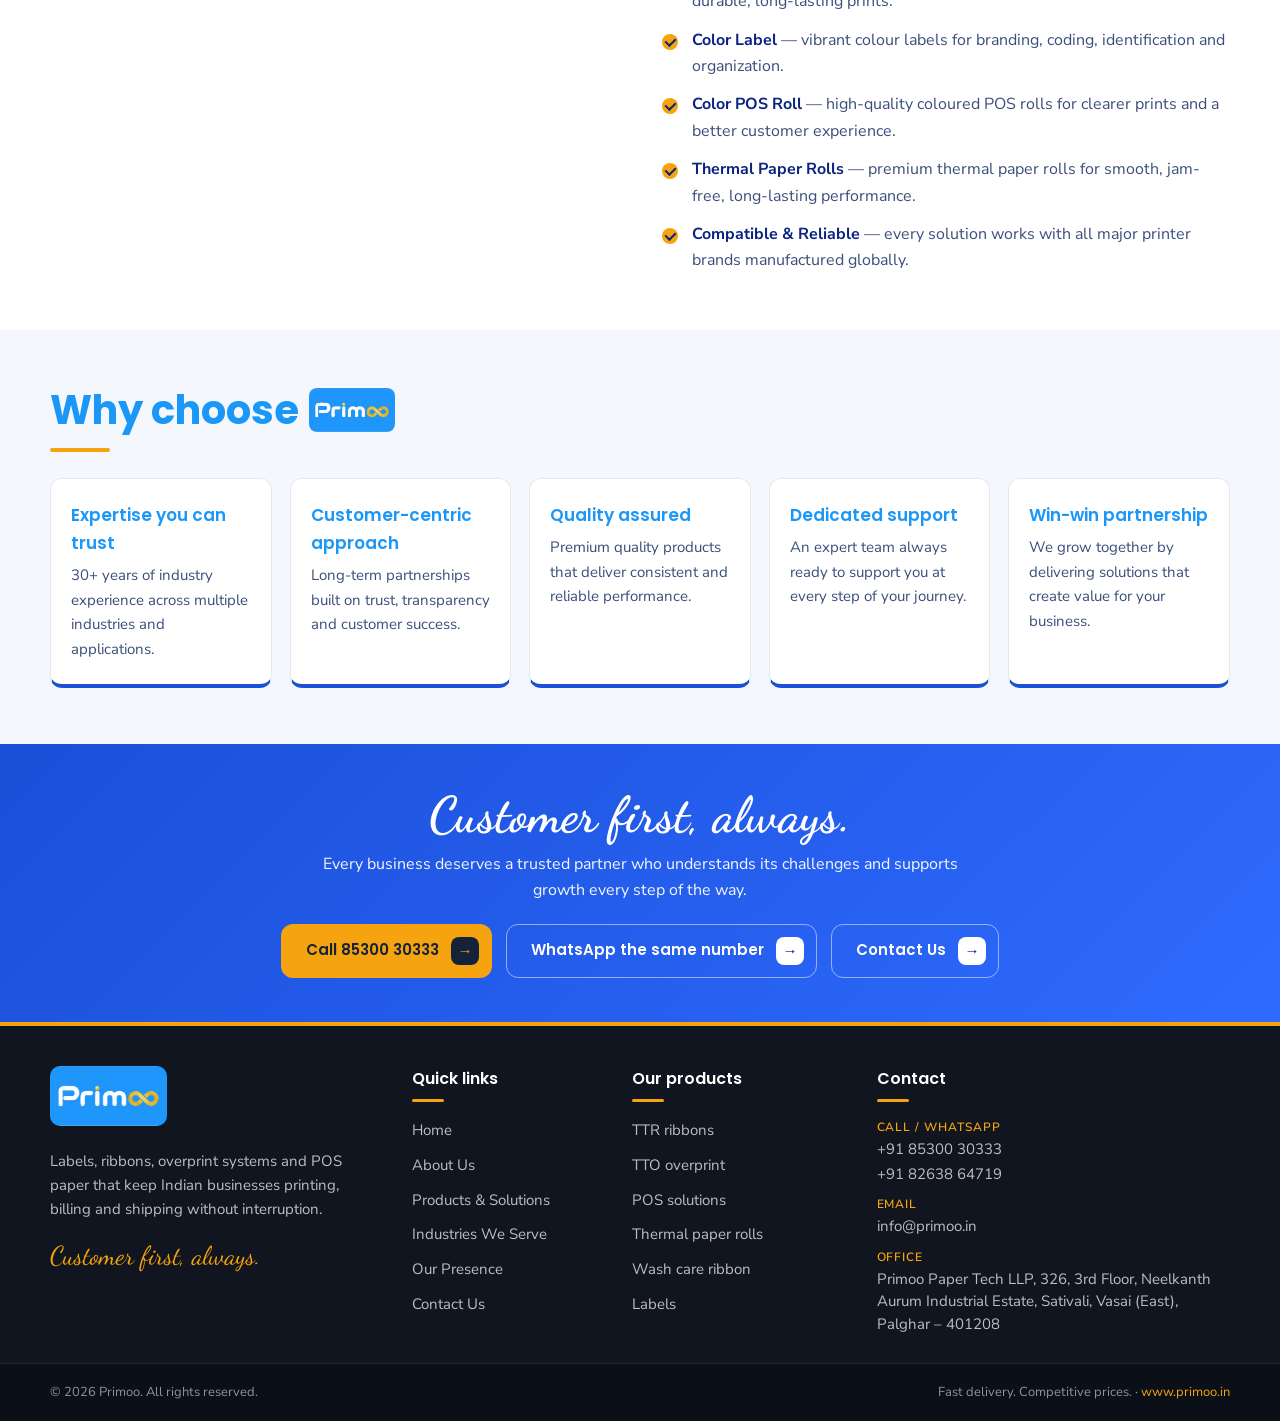
==== commit efff33f2: "Trust strip loop with icons, logo in headings, arrow-chip buttons Co-Authored-By: Claude Sonnet 5.5 " ====
--- a/about.html
+++ b/about.html
@@ -87,7 +87,7 @@
 
 <section class="section alt">
   <div class="container">
-    <div class="sec-title"><h2>Why choose Primoo</h2></div>
+    <div class="sec-title"><h2>Why choose <img class="h-logo" src="logo.jpg" alt="Primoo"></h2></div>
     <div class="tiles five">
       <div class="tile"><h3>Expertise you can trust</h3><p>30+ years of industry experience across multiple industries and applications.</p></div>
       <div class="tile"><h3>Customer-centric approach</h3><p>Long-term partnerships built on trust, transparency and customer success.</p></div>
--- a/styles.css
+++ b/styles.css
@@ -20,7 +20,7 @@
 h2{font-family:'Poppins',sans-serif}
 h3{font-family:'Poppins',sans-serif;font-weight:600}
 .btn{font-family:'Poppins',sans-serif;font-weight:700}
-.menu,.pill,.trust-grid,.chips,.ticks{font-family:'Nunito Sans',sans-serif}
+.menu,.pill,.trust,.chips,.ticks{font-family:'Nunito Sans',sans-serif}
 .cta h2{font-family:'Dancing Script',cursive;font-weight:700}
 img{max-width:100%}
 a{color:inherit;text-decoration:none}
@@ -76,9 +76,6 @@
 
 /* Trust */
 .trust{background:var(--navy);color:#fff}
-.trust-grid{display:grid;grid-template-columns:repeat(4,1fr);text-align:center}
-.trust-grid div{padding:22px 14px;font-weight:500;font-size:15px;border-right:1px solid rgba(255,255,255,.12)}
-.trust-grid div:last-child{border:0}
 
 /* Sections */
 .section{padding:56px 0}
@@ -167,9 +164,8 @@
   .hero-visual{max-width:320px;margin:30px auto 0;width:calc(100% - 60px)}
   .hero-visual::before{inset:-16px -16px 16px 16px}
   .badge{left:-14px;top:36px;font-size:26px;padding:12px 15px}
-  .cards-4,.stats-grid,.trust-grid{grid-template-columns:repeat(2,1fr)}
+  .cards-4,.stats-grid{grid-template-columns:repeat(2,1fr)}
   .cards-3,.steps{grid-template-columns:1fr 1fr}
-  .trust-grid div{border-bottom:1px solid rgba(255,255,255,.12)}
 }
 @media (max-width:980px){.foot-grid{grid-template-columns:1fr 1fr}}
 @media (max-width:560px){.foot-bar-in{flex-direction:column;text-align:center}}
@@ -185,23 +181,9 @@
   .pill .full{display:none}
   .pill .short{display:inline}
   .pill{font-size:13px;padding:6px 14px}
-  .cards-4,.cards-3,.steps,.stats-grid,.trust-grid{grid-template-columns:1fr}
-  .trust-grid div{border-right:0}
-  .hero-actions .btn{width:100%;text-align:center}
-}
-
-/* Product card hover: image pops out of the card */
-#offer .card{position:relative;transition:transform .35s cubic-bezier(.2,.8,.2,1),box-shadow .35s}
-#offer .thumb{overflow:visible;position:relative;background:#fff}
-#offer .thumb img{transition:transform .4s cubic-bezier(.2,.8,.2,1),filter .4s;transform-origin:50% 70%;will-change:transform;position:relative;z-index:2}
-#offer .card:hover{transform:translateY(-4px);z-index:5}
-#offer .card:hover .thumb img{transform:translateY(-3px) scale(1.14) rotate(-2.5deg)}
-
-#offer .thumb::after{content:"";position:absolute;left:22%;right:22%;bottom:-4px;height:14px;border-radius:50%;background:rgba(10,35,128,.28);filter:blur(8px);opacity:0;transform:scale(.6);transition:.4s;z-index:1}
-#offer .card:hover .thumb::after{opacity:1;transform:scale(1.1)}
-#offer .card h3{transition:color .3s}
-#offer .card:hover h3{color:var(--navy)}
-@media (hover:none){#offer .card:hover .thumb img{transform:none}#offer .card:hover .thumb::after{opacity:0}}
+  .cards-4,.cards-3,.steps,.stats-grid{grid-template-columns:1fr}
+}
+
 
 /* Steps: timeline look */
 .steps{position:relative;gap:34px}
@@ -239,7 +221,7 @@
 .check-list{display:grid;gap:12px}
 .check-list li{position:relative;padding-left:30px;color:var(--muted)}
 .check-list li::before{content:"";position:absolute;left:0;top:7px;width:16px;height:16px;border-radius:50%;background:var(--accent)}
-.check-list li::after{content:"";position:absolute;left:5px;top:11px;width:5px;height:8px;border:solid var(--navy);border-width:0 2px 2px 0;transform:rotate(45deg)}
+.check-list li::after{content:"";position:absolute;left:5px;top:9px;width:5px;height:8px;border:solid var(--navy);border-width:0 2px 2px 0;transform:rotate(45deg)}
 .check-list strong{color:var(--navy)}
 .tiles{display:grid;grid-template-columns:repeat(4,1fr);gap:18px}
 .tile{background:#fff;border:1px solid var(--line);border-bottom:4px solid var(--blue);padding:22px 20px;border-radius:12px}
@@ -268,7 +250,7 @@
 .ind h3{font-size:20px;color:var(--heading)}
 .ind p{color:var(--muted)}
 .map-wrap{display:grid;grid-template-columns:1fr 1fr;gap:44px;align-items:center}
-.map-wrap img{width:100%;max-width:480px;margin:auto;display:block;border-radius:18px;border:1px solid var(--line);box-shadow:var(--shadow)}
+.map-wrap img{width:100%;max-width:520px;margin:auto;display:block;height:auto;background:#fdfef9;border-radius:20px;border:1px solid var(--line);box-shadow:var(--shadow)}
 .cities{display:grid;grid-template-columns:repeat(3,1fr);gap:10px}
 .cities li{padding:9px 14px;background:#fff;border:1px solid var(--line);border-left:4px solid var(--blue);border-radius:6px;font-weight:600;color:var(--navy);font-size:15px}
 .cities li.hq{border-left-color:var(--accent);background:#fff8e8}
@@ -373,6 +355,111 @@
   .stats-grid>div{padding:20px 10px;border-bottom:1px solid rgba(255,255,255,.18)}
   .stats-grid>div:nth-child(odd){border-right:1px solid rgba(255,255,255,.18)}
   .stats-grid>div:nth-last-child(-n+2){border-bottom:0}
-  .stats-grid strong{font-size:30px;line-height:1.1;margin-bottom:6px;white-space:nowrap}
+  .stats-grid strong{font-size:clamp(20px,8vw,30px);line-height:1.1;margin-bottom:6px;white-space:nowrap}
   .stats-grid span{font-size:13px;line-height:1.4;display:block}
 }
+
+/* Hero: compact mobile layout */
+@media (max-width:760px){
+  .hero{padding:24px 0 36px}
+  .hero-text h1{margin-bottom:14px}
+  .hero-text p{font-size:15px;line-height:1.6}
+  .hero-actions{flex-wrap:nowrap;gap:10px;margin-top:20px}
+  .hero-actions .btn{flex:1 1 0;width:auto;display:flex;align-items:center;justify-content:center;text-align:center;padding:12px 10px;min-height:54px;font-size:14px;line-height:1.25}
+  .hero-visual{margin-top:34px}
+}
+
+/* Very narrow screens: never overflow sideways */
+h1,h2,h3,h4,p,li{overflow-wrap:anywhere}
+.btn{max-width:100%}
+@media (max-width:980px){
+  .two-col,.map-wrap,.office,.prod{grid-template-columns:minmax(0,1fr)}
+}
+@media (max-width:640px){
+  .ind{grid-template-columns:44px minmax(0,1fr)}
+  .cities{grid-template-columns:repeat(2,minmax(0,1fr))}
+  .hero-actions .btn,.cta .btn{white-space:normal;text-align:center}
+}
+@media (max-width:380px){
+  .container{width:calc(100% - 28px)}
+  .hero-actions{flex-wrap:wrap}
+  .hero-actions .btn{flex:1 1 100%}
+}
+.big-stat{flex-wrap:wrap;gap:10px 20px}
+.big-stat span{min-width:0;flex:1 1 140px}
+@media (max-width:380px){h1{font-size:clamp(24px,10vw,34px)}}
+
+/* Product card hover: colour wash + zoom + accent bar */
+#offer .card{position:relative;overflow:hidden;transition:transform .35s cubic-bezier(.2,.8,.2,1),box-shadow .35s}
+#offer .card:hover{transform:translateY(-6px)}
+#offer .thumb{position:relative;overflow:hidden;isolation:isolate;background:#fff;border-radius:12px}
+#offer .thumb::before{content:"";position:absolute;left:50%;top:60%;width:170%;aspect-ratio:1;border-radius:50%;background:radial-gradient(circle,#c7dbff 0%,#8fb4ff 100%);transform:translate(-50%,-50%) scale(0);transition:transform .6s cubic-bezier(.2,.8,.2,1);z-index:-1}
+#offer .card:hover .thumb::before{transform:translate(-50%,-50%) scale(1)}
+#offer .thumb img{mix-blend-mode:multiply;transition:transform .6s cubic-bezier(.2,.8,.2,1)}
+#offer .card:hover .thumb img{transform:scale(1.12)}
+#offer .card::after{content:"";position:absolute;left:0;bottom:0;height:4px;width:0;background:var(--accent);transition:width .5s cubic-bezier(.2,.8,.2,1)}
+#offer .card:hover::after{width:100%}
+#offer .card h3{transition:color .3s}
+#offer .card:hover h3{color:var(--navy)}
+
+/* Buttons: offset-shadow style with arrow */
+.btn{border:2px solid var(--navy);border-radius:10px;background:var(--accent);color:var(--navy);box-shadow:4px 4px 0 var(--navy);transition:transform .15s,box-shadow .15s,background .2s,color .2s}
+.btn:hover{background:var(--accent);border-color:var(--navy);color:var(--navy);transform:translate(2px,2px);box-shadow:2px 2px 0 var(--navy)}
+.btn:active{transform:translate(4px,4px);box-shadow:0 0 0 var(--navy)}
+.btn::after{content:"→";display:inline-block;margin-left:10px;transition:transform .2s}
+.btn:hover::after{transform:translateX(4px)}
+.btn-sm{padding:8px 18px;box-shadow:3px 3px 0 var(--navy)}
+.btn-sm:hover{box-shadow:1px 1px 0 var(--navy);transform:translate(2px,2px)}
+.btn-sm::after{display:none}
+.btn-outline{background:#fff;color:var(--navy);border-color:var(--navy);box-shadow:4px 4px 0 var(--accent)}
+.btn-outline:hover{background:#fff;color:var(--navy);box-shadow:2px 2px 0 var(--accent)}
+.cta .btn-light{background:var(--accent);border-color:var(--navy);color:var(--navy);box-shadow:4px 4px 0 var(--navy)}
+.cta .btn-light:hover{background:var(--accent);border-color:var(--navy);box-shadow:2px 2px 0 var(--navy)}
+.cta .btn-ghost{background:transparent;color:#fff;border-color:#fff;box-shadow:4px 4px 0 rgba(255,255,255,.35)}
+.cta .btn-ghost:hover{background:rgba(255,255,255,.14);color:#fff;border-color:#fff;box-shadow:2px 2px 0 rgba(255,255,255,.35)}
+
+/* Buttons: single colour (no blue edge) */
+.btn{color:#14233a;border-color:var(--accent-d);box-shadow:4px 4px 0 var(--accent-d)}
+.btn:hover{color:#14233a;border-color:var(--accent-d);box-shadow:2px 2px 0 var(--accent-d)}
+.btn:active{box-shadow:0 0 0 var(--accent-d)}
+.btn-sm{box-shadow:3px 3px 0 var(--accent-d)}
+.btn-sm:hover{box-shadow:1px 1px 0 var(--accent-d)}
+.btn-outline{background:#fff;color:var(--navy);border-color:var(--navy);box-shadow:4px 4px 0 var(--navy)}
+.btn-outline:hover{background:#fff;color:var(--navy);border-color:var(--navy);box-shadow:2px 2px 0 var(--navy)}
+.cta .btn-light{background:var(--accent);color:#14233a;border-color:var(--accent-d);box-shadow:4px 4px 0 var(--accent-d)}
+.cta .btn-light:hover{background:var(--accent);color:#14233a;border-color:var(--accent-d);box-shadow:2px 2px 0 var(--accent-d)}
+
+/* Trust strip: icons + endless loop */
+.marquee{overflow:hidden;padding:16px 0;-webkit-mask-image:linear-gradient(90deg,transparent,#000 6%,#000 94%,transparent);mask-image:linear-gradient(90deg,transparent,#000 6%,#000 94%,transparent)}
+.t-track{display:flex;width:max-content;animation:tmarquee 32s linear infinite}
+.marquee:hover .t-track{animation-play-state:paused}
+.t-set{display:flex;flex:none;align-items:center}
+.t-set li{display:flex;align-items:center;gap:12px;padding:0 34px;white-space:nowrap;font-weight:600;font-size:16px}
+.t-set li svg{flex:none;width:26px;height:26px;color:var(--accent)}
+.t-set li::after{content:"";width:6px;height:6px;border-radius:50%;background:rgba(255,255,255,.35);margin-left:34px}
+@keyframes tmarquee{to{transform:translateX(-50%)}}
+@media (prefers-reduced-motion:reduce){.t-track{animation:none}.marquee{overflow-x:auto}}
+@media (max-width:560px){.t-set li{padding:0 22px;font-size:15px}.t-set li::after{margin-left:22px}.t-track{animation-duration:26s}}
+
+/* Logo used inline inside headings */
+.h-logo{display:inline-block;height:1.1em;width:auto;vertical-align:-.2em;margin:0 .06em;border-radius:.2em}
+
+/* Buttons: soft square with arrow chip */
+.btn{display:inline-flex;align-items:center;gap:12px;padding:12px 12px 12px 24px;border-radius:12px;background:var(--accent);color:#14233a;border:1.5px solid transparent;box-shadow:none;font-size:15px;font-weight:600;transition:transform .2s,box-shadow .25s,background .2s,border-color .2s}
+.btn::after{content:"→";display:grid;place-items:center;flex:none;width:28px;height:28px;margin:0;border-radius:8px;background:#14233a;color:var(--accent);font-size:15px;line-height:1;transition:transform .25s}
+.btn:hover{background:var(--accent);color:#14233a;border-color:transparent;transform:translateY(-2px);box-shadow:0 10px 20px rgba(245,163,15,.38)}
+.btn:hover::after{transform:translateX(3px)}
+.btn:active{transform:scale(.98);box-shadow:none}
+.btn-sm{padding:6px 7px 6px 16px;gap:8px;font-size:14px;border-radius:10px}
+.btn-sm::after{display:grid;width:22px;height:22px;border-radius:6px;font-size:13px}
+.btn-outline{background:#fff;color:var(--navy);border:1.5px solid #c9d6f5;box-shadow:none}
+.btn-outline::after{background:var(--navy);color:#fff}
+.btn-outline:hover{background:#fff;color:var(--navy);border-color:var(--navy);box-shadow:0 10px 20px rgba(10,35,128,.16)}
+.cta .btn-light{background:var(--accent);color:#14233a;border:1.5px solid transparent;box-shadow:none}
+.cta .btn-light:hover{background:var(--accent);color:#14233a;border-color:transparent;box-shadow:0 10px 20px rgba(0,0,0,.25)}
+.cta .btn-ghost{background:transparent;color:#fff;border:1.5px solid rgba(255,255,255,.5);box-shadow:none}
+.cta .btn-ghost::after{background:#fff;color:var(--navy)}
+.cta .btn-ghost:hover{background:rgba(255,255,255,.1);color:#fff;border-color:#fff;box-shadow:none}
+@media (max-width:760px){
+  .hero-actions .btn,.cta .btn{justify-content:space-between;text-align:left;padding:10px 10px 10px 16px}
+}
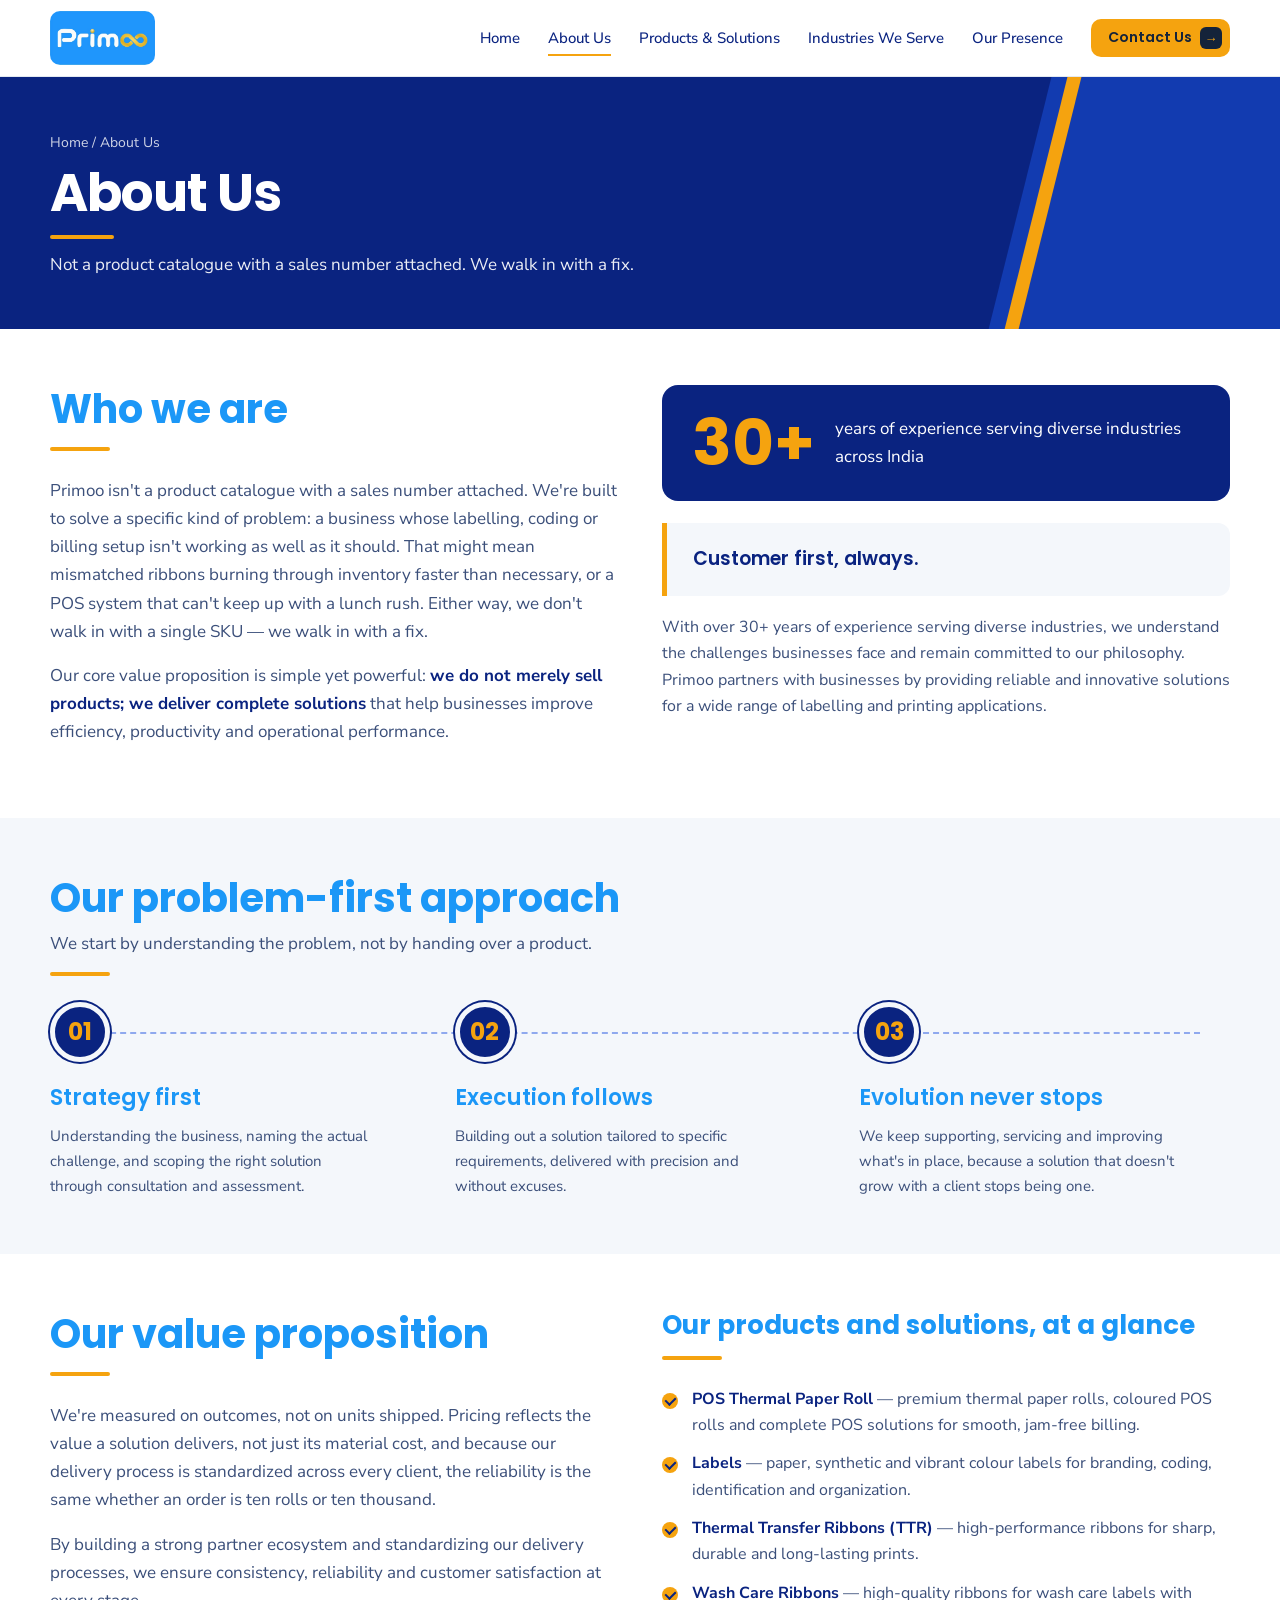
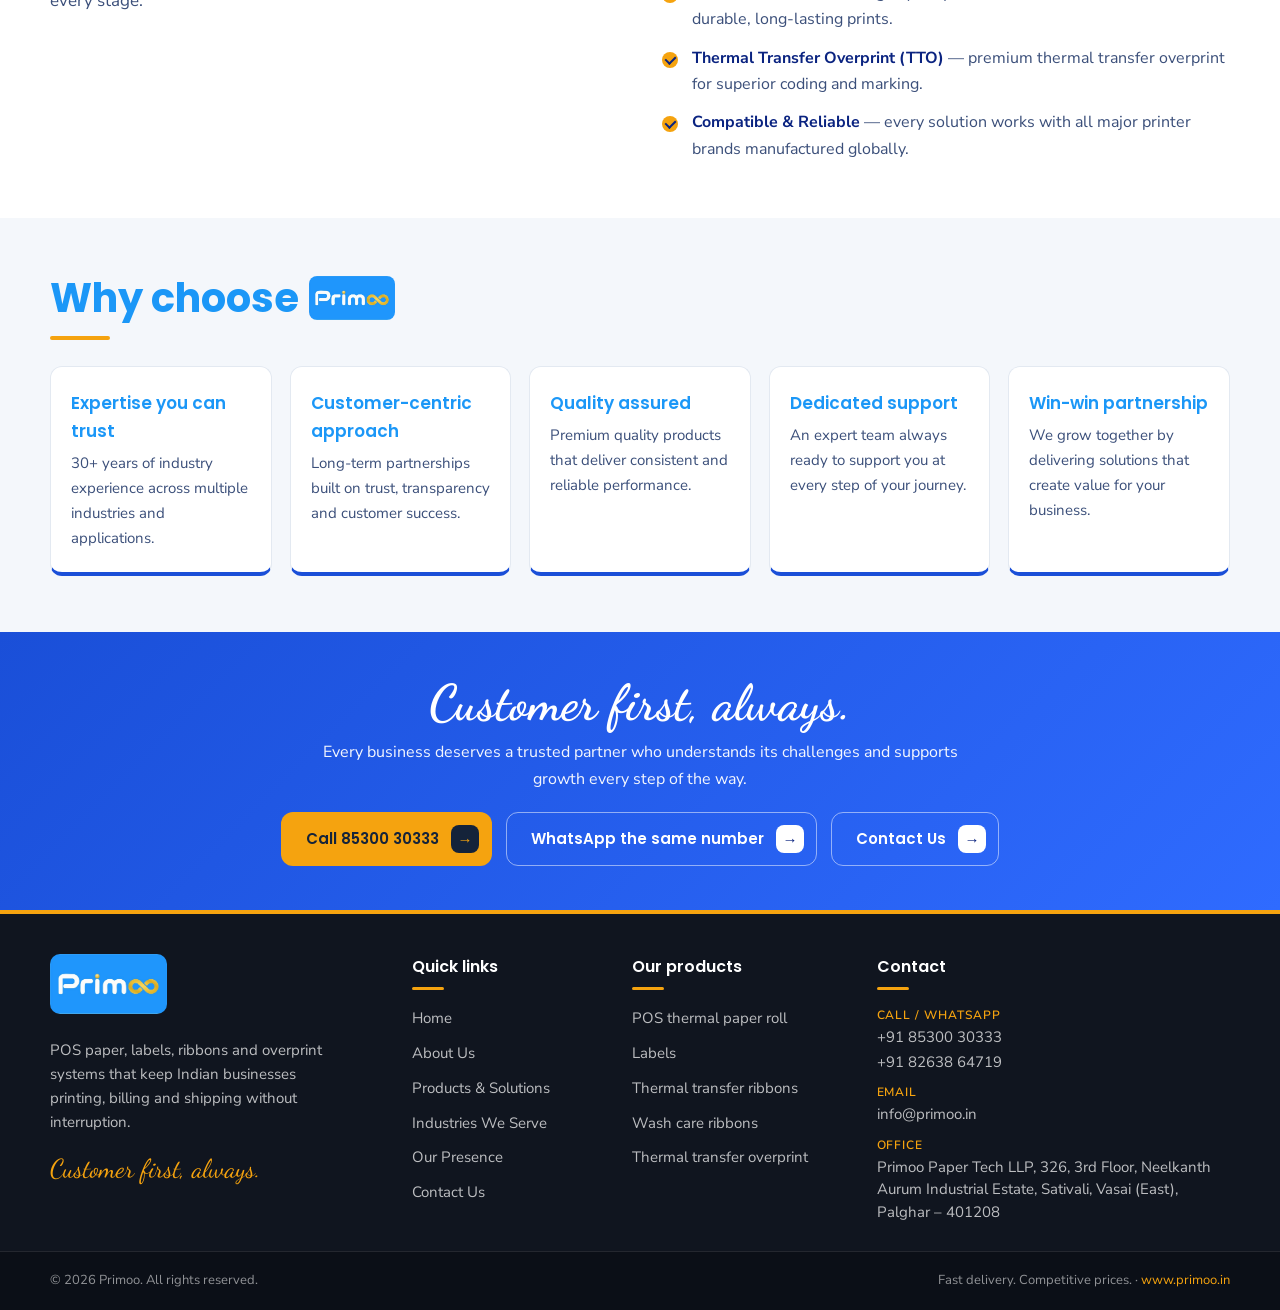
==== commit a358213c: "Product order, wash care image, parallax, scroll and heading animations Co-Authored-By: Claude Sonne" ====
--- a/about.html
+++ b/about.html
@@ -4,7 +4,7 @@
 <meta charset="UTF-8">
 <meta name="viewport" content="width=device-width, initial-scale=1">
 <title>About Us – Primoo</title>
-<meta name="description" content="Primoo is a solution-driven company: 30+ years, problem-first approach, TTR, TTO, POS, labels and more.">
+<meta name="description" content="Primoo is a solution-driven company: 30+ years, problem-first approach, POS rolls, labels, TTR, wash care ribbons, TTO and more.">
 <link rel="preconnect" href="https://fonts.googleapis.com">
 <link rel="stylesheet" href="https://fonts.googleapis.com/css2?family=Poppins:wght@400;500;600;700&family=Nunito+Sans:wght@400;500;600;700&family=Dancing+Script:wght@600;700&display=swap">
 <link rel="stylesheet" href="styles.css">
@@ -72,13 +72,11 @@
     <div>
       <div class="sec-title"><h2 style="font-size:26px">Our products and solutions, at a glance</h2></div>
       <ul class="check-list">
-        <li><strong>TTR Solutions</strong> — high-performance thermal transfer ribbons for sharp, durable and long-lasting prints.</li>
-        <li><strong>TTO Solutions</strong> — premium thermal transfer overprint for superior coding and marking.</li>
-        <li><strong>POS Solutions</strong> — complete POS solutions to simplify billing, improve efficiency and enhance customer experience.</li>
-        <li><strong>Wash Care Ribbon</strong> — high-quality ribbons for wash care labels with durable, long-lasting prints.</li>
-        <li><strong>Color Label</strong> — vibrant colour labels for branding, coding, identification and organization.</li>
-        <li><strong>Color POS Roll</strong> — high-quality coloured POS rolls for clearer prints and a better customer experience.</li>
-        <li><strong>Thermal Paper Rolls</strong> — premium thermal paper rolls for smooth, jam-free, long-lasting performance.</li>
+        <li><strong>POS Thermal Paper Roll</strong> — premium thermal paper rolls, coloured POS rolls and complete POS solutions for smooth, jam-free billing.</li>
+        <li><strong>Labels</strong> — paper, synthetic and vibrant colour labels for branding, coding, identification and organization.</li>
+        <li><strong>Thermal Transfer Ribbons (TTR)</strong> — high-performance ribbons for sharp, durable and long-lasting prints.</li>
+        <li><strong>Wash Care Ribbons</strong> — high-quality ribbons for wash care labels with durable, long-lasting prints.</li>
+        <li><strong>Thermal Transfer Overprint (TTO)</strong> — premium thermal transfer overprint for superior coding and marking.</li>
         <li><strong>Compatible &amp; Reliable</strong> — every solution works with all major printer brands manufactured globally.</li>
       </ul>
     </div>
@@ -115,7 +113,7 @@
   <div class="container foot-grid">
     <div class="foot-col foot-brand">
       <a href="index.html" class="logo"><img src="logo.jpg" alt="Primoo"></a>
-      <p>Labels, ribbons, overprint systems and POS paper that keep Indian businesses printing, billing and shipping without interruption.</p>
+      <p>POS paper, labels, ribbons and overprint systems that keep Indian businesses printing, billing and shipping without interruption.</p>
       <p class="tag">Customer first, always.</p>
     </div>
     <div class="foot-col">
@@ -132,12 +130,11 @@
     <div class="foot-col">
       <h4>Our products</h4>
       <ul>
-        <li><a href="products.html#ttr">TTR ribbons</a></li>
-        <li><a href="products.html#tto">TTO overprint</a></li>
-        <li><a href="products.html#pos">POS solutions</a></li>
-        <li><a href="products.html#rolls">Thermal paper rolls</a></li>
-        <li><a href="products.html#wash">Wash care ribbon</a></li>
+        <li><a href="products.html#rolls">POS thermal paper roll</a></li>
         <li><a href="products.html#labels">Labels</a></li>
+        <li><a href="products.html#ttr">Thermal transfer ribbons</a></li>
+        <li><a href="products.html#wash">Wash care ribbons</a></li>
+        <li><a href="products.html#tto">Thermal transfer overprint</a></li>
       </ul>
     </div>
     <div class="foot-col">
--- a/styles.css
+++ b/styles.css
@@ -46,7 +46,7 @@
 .menu{display:flex;align-items:center;gap:28px;font-weight:500;font-size:15px}
 .menu a:not(.btn){position:relative;color:var(--navy)}
 .menu a:not(.btn)::after{content:"";position:absolute;left:0;bottom:-6px;width:0;height:2px;background:var(--accent);transition:.25s}
-.menu a:not(.btn):hover::after,.menu a.active::after{width:100%}
+.menu a:not(.btn):hover::after,.menu a.active:not(.btn)::after{width:100%}
 .menu-toggle{display:none}
 .burger{display:none;cursor:pointer;flex-direction:column;gap:5px}
 .burger span{width:24px;height:2px;background:var(--navy);transition:.25s}
@@ -210,7 +210,7 @@
 .crumbs a:hover{color:var(--accent)}
 .page-hero h1{color:#fff;font-size:clamp(34px,5vw,52px);margin-bottom:12px}
 .page-hero p{max-width:640px;font-size:17px;opacity:.92}
-.menu a.active::after{width:100%}
+.menu a.active:not(.btn)::after{width:100%}
 .two-col{display:grid;grid-template-columns:1fr 1fr;gap:44px;align-items:start}
 .prose p{margin-bottom:16px;color:var(--muted);font-size:17px}
 .prose p strong{color:var(--navy)}
@@ -463,3 +463,114 @@
 @media (max-width:760px){
   .hero-actions .btn,.cta .btn{justify-content:space-between;text-align:left;padding:10px 10px 10px 16px}
 }
+
+/* Home: five product cards */
+.cards-5{grid-template-columns:repeat(5,1fr);gap:18px}
+#offer .cards-5 .card{padding:22px 16px 18px}
+#offer .cards-5 .card h3{font-size:17px}
+#offer .cards-5 .card p{font-size:13.5px}
+@media (max-width:1100px){.cards-5{grid-template-columns:repeat(3,1fr)}}
+@media (max-width:760px){.cards-5{grid-template-columns:repeat(2,1fr);gap:14px}}
+@media (max-width:560px){.cards-5{grid-template-columns:1fr}}
+
+/* Parallax scroll (CSS only, scroll-driven animations) */
+.parallax{position:relative;overflow:hidden;overflow:clip;background:var(--navy);color:#fff;padding:110px 0;text-align:center}
+.px{position:absolute;pointer-events:none}
+.px-ring{border-radius:50%;border:2px solid rgba(255,255,255,.2)}
+.px.r1{width:440px;height:440px;left:-140px;top:-170px}
+.px.r2{width:320px;height:320px;right:-90px;bottom:-150px;border-color:rgba(245,163,15,.55)}
+.px-dot{border-radius:50%;background:var(--accent)}
+.px.d1{width:14px;height:14px;left:16%;top:30%}
+.px.d2{width:24px;height:24px;right:20%;top:22%;opacity:.85}
+.px.d3{width:10px;height:10px;left:68%;bottom:24%}
+.px-text{position:relative;z-index:1}
+.px-text h2{color:#fff;font-size:clamp(32px,5.4vw,62px);line-height:1.12;margin:0}
+.px-text h2 em{font-style:normal;color:var(--accent)}
+@keyframes pxmove{from{transform:translateY(var(--from,60px))}to{transform:translateY(var(--to,-60px))}}
+@keyframes pxtext{from{transform:translateY(40px);opacity:.2}35%{opacity:1}to{transform:translateY(-30px)}}
+@keyframes pxhero{from{transform:translateY(0)}to{transform:translateY(55px)}}
+@supports (animation-timeline:view()){
+  .px{animation:pxmove linear both;animation-timeline:view()}
+  .px.r1{--from:90px;--to:-90px}
+  .px.r2{--from:-80px;--to:80px}
+  .px.d1{--from:130px;--to:-130px}
+  .px.d2{--from:-110px;--to:110px}
+  .px.d3{--from:150px;--to:-150px}
+  .px-text{animation:pxtext linear both;animation-timeline:view()}
+  .hero-visual img{animation:pxhero linear both;animation-timeline:scroll(root block);animation-range:0 600px}
+}
+@media (prefers-reduced-motion:reduce){.px,.px-text,.hero-visual img{animation:none!important}}
+@media (max-width:760px){.parallax{padding:72px 0}.px.r1{width:300px;height:300px}.px.r2{width:220px;height:220px}}
+
+/* ===== Scroll reveal: text and images slide in from the sides (CSS only) ===== */
+html,body{overflow-x:clip}
+@keyframes fromleft{from{opacity:0;transform:translateX(calc(var(--slide,90px) * -1))}to{opacity:1;transform:none}}
+@keyframes fromright{from{opacity:0;transform:translateX(var(--slide,90px))}to{opacity:1;transform:none}}
+@keyframes fromup{from{opacity:0;transform:translateY(50px)}to{opacity:1;transform:none}}
+
+/* hero: plays once on page load */
+.hero-text{animation:fromleft .9s cubic-bezier(.2,.8,.2,1) both}
+.hero-visual{animation:fromright .9s .15s cubic-bezier(.2,.8,.2,1) both}
+
+@supports (animation-timeline:view()){
+  .section-head,.sec-title,.ind,.map-wrap img,.big-stat,.quote,
+  .split>div:first-child,.two-col>*:nth-child(1),.box:nth-child(1),.prod .prod-img,
+  #offer .cards-5 .card:nth-child(odd),.cards-3 .feature:nth-child(3n+1),.tile:nth-child(odd),.c-card:nth-child(odd),
+  .steps .step:nth-child(3n+1),.pillar:nth-child(3n+1){
+    animation:fromleft linear backwards;animation-timeline:view();animation-range:entry 0% entry 65%}
+  .split>.lead,.two-col>*:nth-child(2),.box:nth-child(2),.prod>div:not(.prod-img),.map-wrap>div,
+  #offer .cards-5 .card:nth-child(even),.cards-3 .feature:nth-child(3n),.tile:nth-child(even),.c-card:nth-child(even),
+  .steps .step:nth-child(3n),.pillar:nth-child(3n){
+    animation:fromright linear backwards;animation-timeline:view();animation-range:entry 0% entry 65%}
+  .cards-3 .feature:nth-child(3n+2),.steps .step:nth-child(3n+2),.pillar:nth-child(3n+2),.stats-grid>div,.closing,.cta .container,.cat-foot{
+    animation:fromup linear backwards;animation-timeline:view();animation-range:entry 0% entry 60%}
+  .prod:nth-of-type(even) .prod-img{animation-name:fromright}
+  .prod:nth-of-type(even)>div:not(.prod-img){animation-name:fromleft}
+}
+@media (max-width:760px){:root{--slide:40px}}
+@media (prefers-reduced-motion:reduce){
+  .hero-text,.hero-visual{animation:none}
+  .section-head,.sec-title,.ind,.map-wrap img,.big-stat,.quote,.split>div,.two-col>*,.box,.prod .prod-img,.prod>div,
+  .card,.feature,.tile,.c-card,.step,.pillar,.stats-grid>div,.closing,.cta .container,.map-wrap>div{animation:none!important}
+}
+
+/* ===== Hero animations ===== */
+.hero-text{animation:none}
+.hero-text>*{animation:fromleft .8s cubic-bezier(.2,.8,.2,1) both}
+.hero-text>h1{animation-delay:.05s}
+.hero-text>p{animation-delay:.25s}
+.hero-text>.hero-actions{animation-name:fromup;animation-delay:.45s}
+.hero-text h1 em{background:linear-gradient(90deg,#f5a30f 0%,#ffd98a 45%,#f5a30f 90%);background-size:220% 100%;-webkit-background-clip:text;background-clip:text;-webkit-text-fill-color:transparent;color:transparent;animation:shine 4.5s linear infinite}
+@keyframes shine{from{background-position:120% 0}to{background-position:-100% 0}}
+@keyframes bob{0%,100%{transform:translateY(0) rotate(-2deg)}50%{transform:translateY(-12px) rotate(2deg)}}
+@keyframes ringpulse{0%,100%{transform:scale(1);opacity:.9}50%{transform:scale(1.14);opacity:.5}}
+@keyframes blobmorph{0%,100%{border-radius:200px 28px 28px 28px}50%{border-radius:150px 70px 40px 100px}}
+@keyframes callring{0%{box-shadow:0 0 0 0 rgba(245,163,15,.55)}70%,100%{box-shadow:0 0 0 16px rgba(245,163,15,0)}}
+.badge{animation:bob 4s ease-in-out infinite}
+.hero-visual::after{animation:ringpulse 3.6s ease-in-out infinite}
+.hero-visual::before{animation:blobmorph 7s ease-in-out infinite}
+.hero-actions .btn:first-child{position:relative;animation:callring 2.4s 1.4s infinite}
+.hero-actions .btn:first-child:hover{animation:none}
+@media (prefers-reduced-motion:reduce){
+  .hero-text>*,.hero-text h1 em,.badge,.hero-visual::after,.hero-visual::before,.hero-actions .btn:first-child{animation:none!important}
+  .hero-text h1 em{-webkit-text-fill-color:var(--accent);color:var(--accent);background:none}
+}
+
+/* ===== Heading animations: text wipes in, amber underline draws ===== */
+@keyframes hwipe{from{clip-path:inset(-8px 100% -8px -8px)}to{clip-path:inset(-8px -8px -8px -8px)}}
+@keyframes bargrow{from{transform:scaleX(0)}to{transform:scaleX(1)}}
+.section-head h2::after,.split h2::after{content:"";display:block;width:64px;height:4px;border-radius:2px;background:var(--accent);margin:14px auto 0;transform-origin:center}
+.split h2::after{margin-left:0;transform-origin:left}
+.sec-title::after{transform-origin:left}
+.page-hero h1{animation:hwipe 1s cubic-bezier(.2,.8,.2,1) both}
+.page-hero h1::after{content:"";display:block;width:64px;height:4px;border-radius:2px;background:var(--accent);margin-top:14px;transform-origin:left;animation:bargrow .8s .6s cubic-bezier(.2,.8,.2,1) both}
+@supports (animation-timeline:view()){
+  .section-head h2,.sec-title h2,.split h2,.prod h2,.cta h2,.px-text h2{
+    animation:hwipe linear backwards;animation-timeline:view();animation-range:entry 5% entry 70%}
+  .section-head h2::after,.split h2::after,.sec-title::after{
+    animation:bargrow linear backwards;animation-timeline:view();animation-range:entry 30% entry 95%}
+}
+@media (prefers-reduced-motion:reduce){
+  .section-head h2,.sec-title h2,.split h2,.prod h2,.cta h2,.px-text h2,.page-hero h1,.page-hero h1::after,
+  .section-head h2::after,.split h2::after,.sec-title::after{animation:none!important}
+}
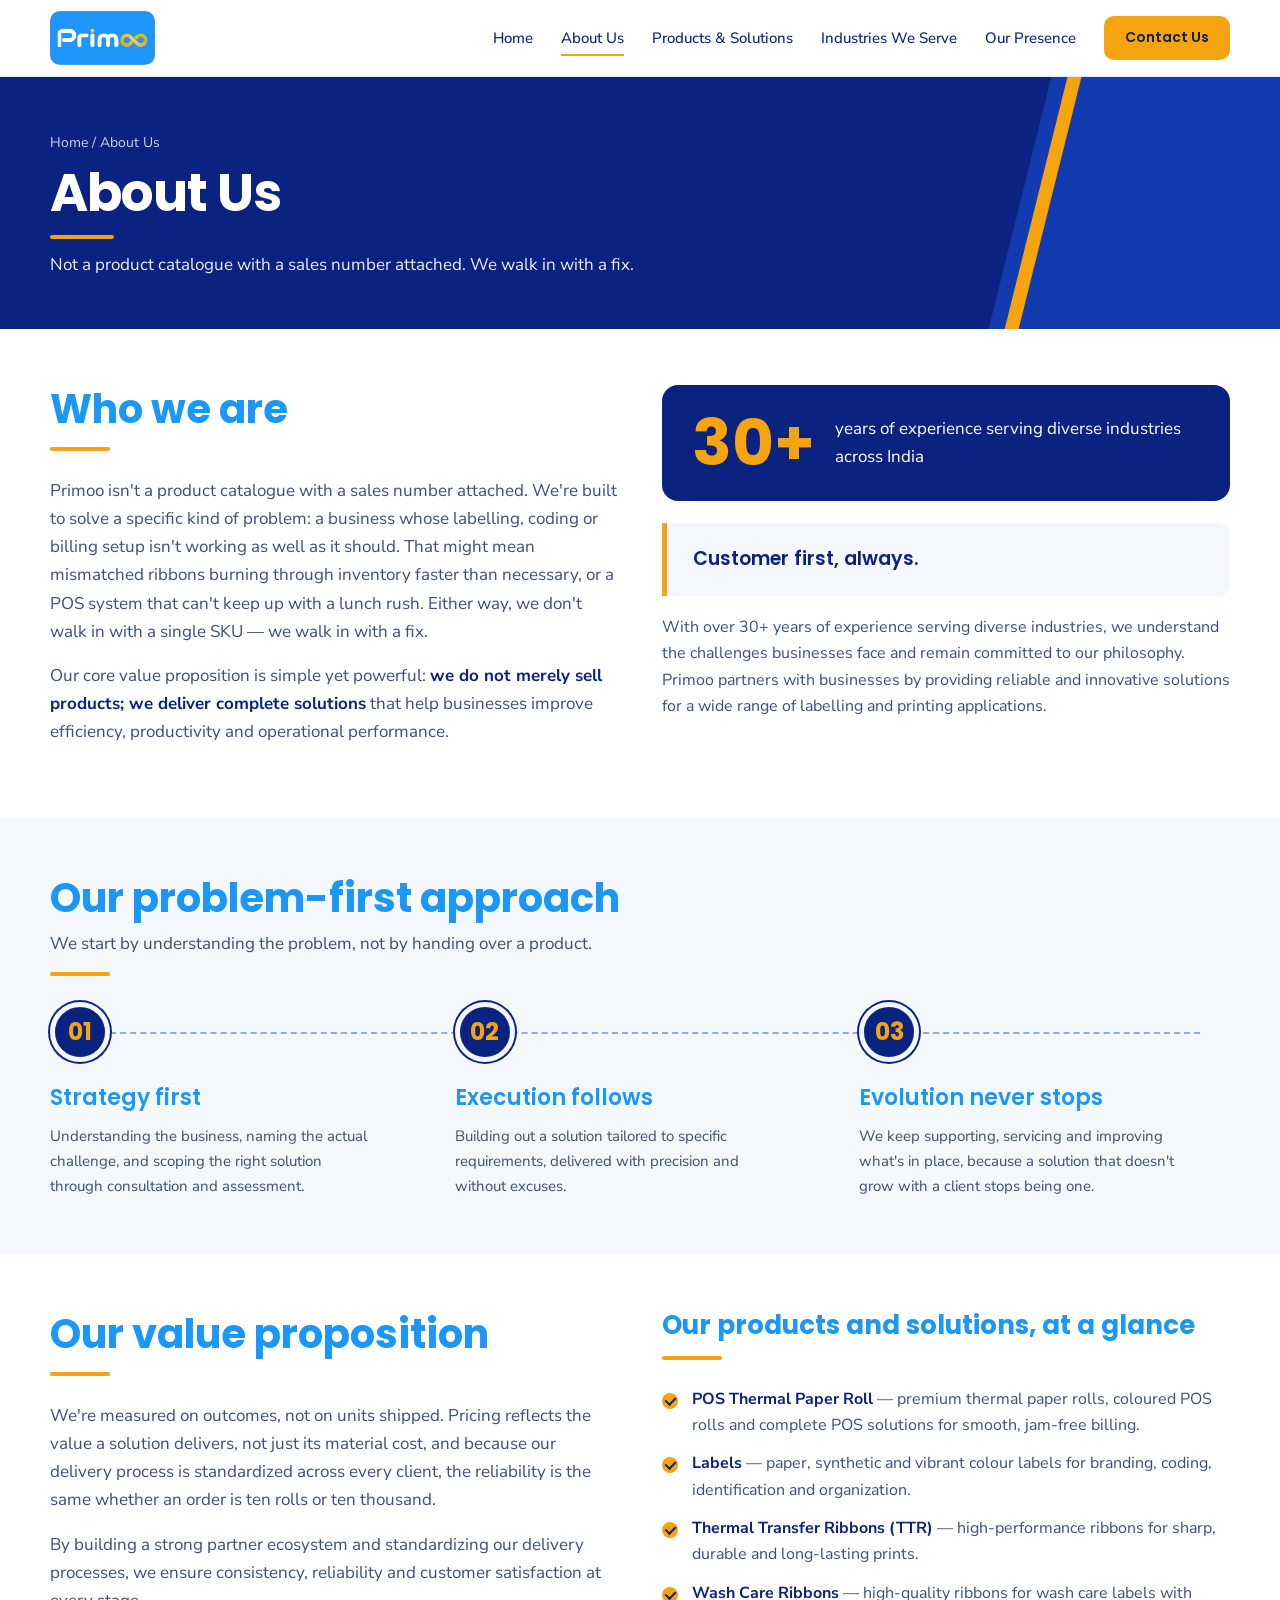
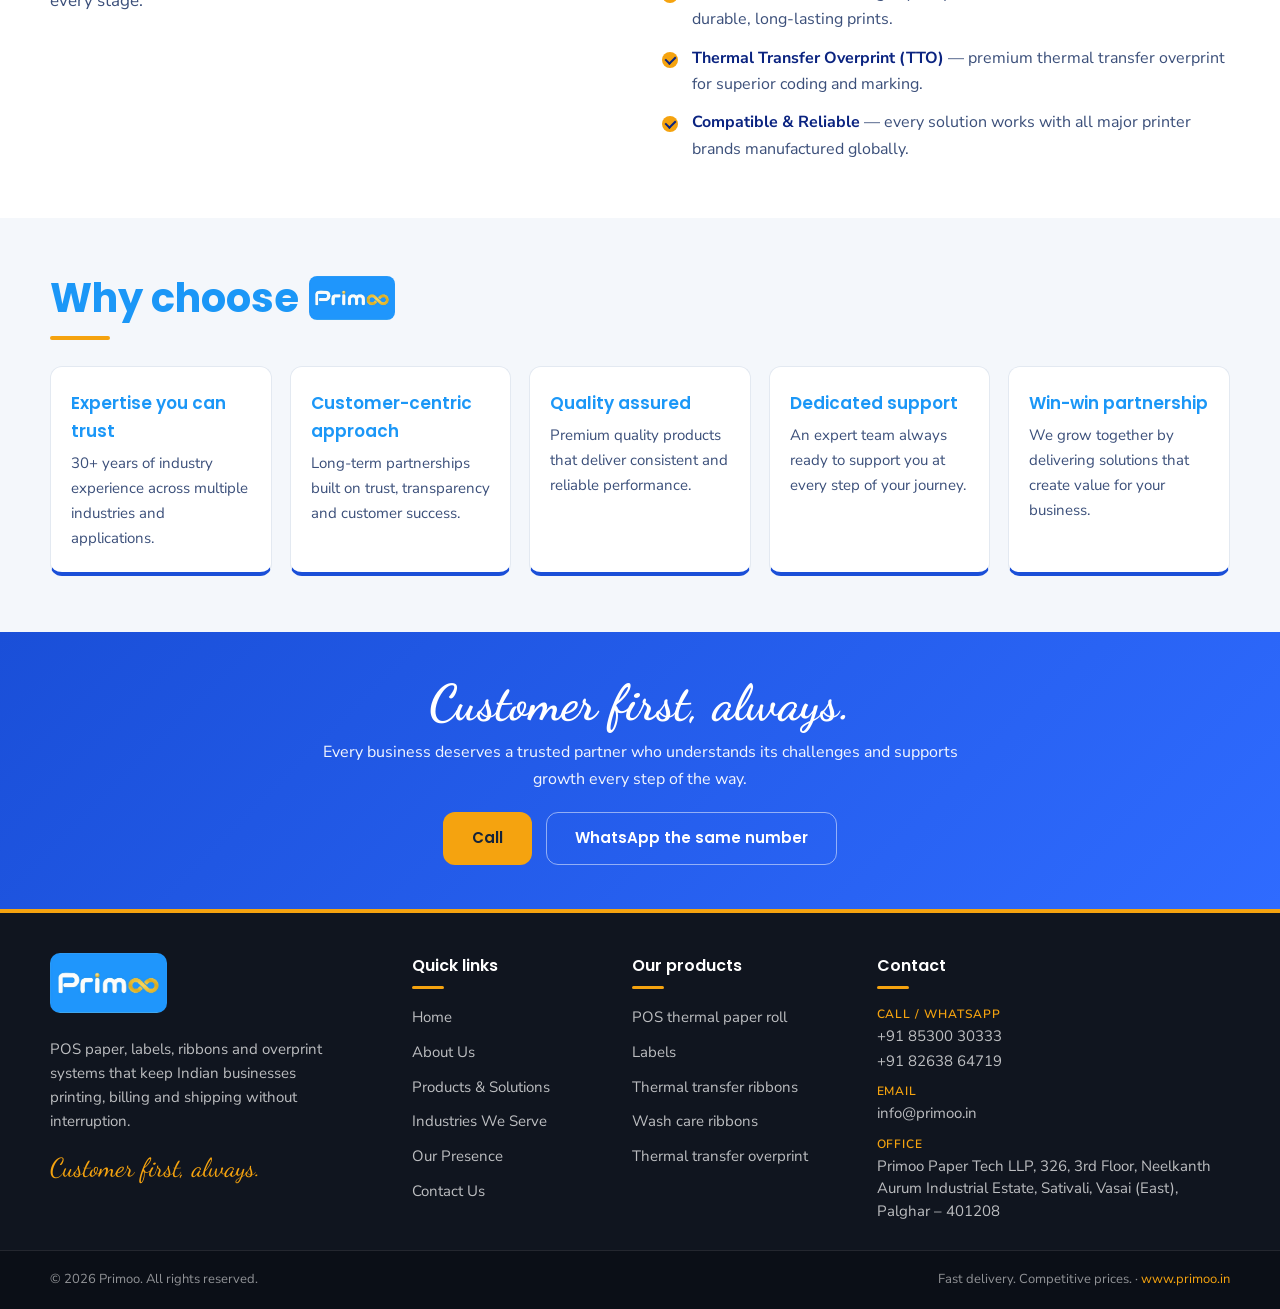
==== commit 2a8b53e9: "Simplify call-to-action buttons by removing phone number from labels across multiple pages" ====
--- a/about.html
+++ b/about.html
@@ -101,9 +101,8 @@
     <h2>Customer first, always.</h2>
     <p>Every business deserves a trusted partner who understands its challenges and supports growth every step of the way.</p>
     <div class="hero-actions center">
-      <a href="tel:8530030333" class="btn btn-light">Call 85300 30333</a>
+      <a href="tel:8530030333" class="btn btn-light">Call</a>
       <a href="https://wa.me/918530030333" class="btn btn-ghost">WhatsApp the same number</a>
-      <a href="contact.html" class="btn btn-ghost">Contact Us</a>
     </div>
   </div>
 </section>
--- a/styles.css
+++ b/styles.css
@@ -298,25 +298,6 @@
 .card .more{display:inline-flex;gap:6px;margin-top:12px;font-family:'Poppins',sans-serif;font-weight:600;font-size:14px;color:var(--accent-d)}
 .card .more b{transition:transform .25s}
 .card:hover .more b{transform:translateX(5px)}
-.cat-modal{display:none;position:fixed;inset:0;z-index:100;align-items:center;justify-content:center;padding:20px}
-.cat-modal:target{display:flex;animation:catfade .25s}
-.cat-bg{position:absolute;inset:0;background:rgba(6,18,60,.7)}
-.cat-box{position:relative;background:#fff;border-radius:18px;width:100%;max-width:980px;max-height:90vh;overflow:auto;padding:34px;border-top:6px solid var(--accent);animation:catpop .3s}
-.cat-box h2{font-size:clamp(24px,3vw,32px);margin-bottom:6px}
-.cat-intro{color:var(--muted);margin-bottom:22px;max-width:640px}
-.cat-x{position:absolute;right:14px;top:10px;width:38px;height:38px;border-radius:50%;background:var(--alt);color:var(--navy);font-size:26px;line-height:36px;text-align:center}
-.cat-x:hover{background:var(--accent)}
-.cat-grid{display:grid;gap:20px;grid-template-columns:repeat(auto-fit,minmax(240px,1fr))}
-.cat-grid.n1{max-width:420px}
-.cat-item{display:block;border:1px solid var(--line);border-radius:14px;overflow:hidden;background:#fff;transition:.25s}
-.cat-item:hover{transform:translateY(-4px);box-shadow:var(--shadow);border-color:var(--blue)}
-.cat-item img{display:block;width:100%;aspect-ratio:16/10;object-fit:cover}
-.cat-item h3{font-size:18px;padding:14px 16px 4px;color:var(--heading)}
-.cat-item p{padding:0 16px;color:var(--muted);font-size:14px;margin-bottom:10px}
-.cat-item .tags{padding:0 16px 16px}
-.cat-foot{margin-top:24px;text-align:center}
-@keyframes catfade{from{opacity:0}to{opacity:1}}
-@keyframes catpop{from{transform:translateY(20px) scale(.97)}to{transform:none}}
 
 /* Footer: mobile layout */
 @media (max-width:760px){
@@ -574,3 +555,151 @@
   .section-head h2,.sec-title h2,.split h2,.prod h2,.cta h2,.px-text h2,.page-hero h1,.page-hero h1::after,
   .section-head h2::after,.split h2::after,.sec-title::after{animation:none!important}
 }
+
+/* Buttons: no arrow chip */
+.btn::after,.btn-sm::after,.cta .btn-ghost::after,.btn-outline::after{display:none!important;content:none!important}
+.btn{padding:13px 28px;gap:0;justify-content:center;text-align:center}
+.btn-sm{padding:9px 20px}
+@media (max-width:760px){
+  .hero-actions .btn,.cta .btn{justify-content:center;text-align:center;padding:12px 16px}
+}
+
+/* Hero: custom illustration instead of a photo */
+.hero-visual::before{display:none}
+.hero-visual img{border-radius:0;box-shadow:none;background:none;height:auto}
+.hero-visual{max-width:470px}
+
+/* ===== Hero: photo background, text on the left ===== */
+.hero{position:relative;isolation:isolate;overflow:hidden;background:#cfdcec;padding:0;min-height:clamp(440px,46vw,600px);display:flex;align-items:center}
+.hero::before{content:"";position:absolute;inset:0;z-index:-2;background:url(images/hero.jpg) 78% center/cover no-repeat;animation:herozoom 2.2s cubic-bezier(.2,.8,.2,1) both}
+.hero::after{content:"";position:absolute;inset:0;z-index:-1;background:linear-gradient(90deg,rgba(255,255,255,.94) 0%,rgba(255,255,255,.82) 34%,rgba(255,255,255,.35) 54%,rgba(255,255,255,0) 70%)}
+.hero-grid{grid-template-columns:1fr;gap:0;padding-block:56px}
+.hero-text{max-width:600px}
+@keyframes herozoom{from{transform:scale(1.07)}to{transform:scale(1)}}
+@media (max-width:760px){
+  /* phones: same idea as desktop — photo sits behind the text, fading in toward the bottom */
+  .hero{display:block;align-items:flex-start;min-height:0;padding-bottom:clamp(120px,34vw,220px)}
+  .hero::before{inset:0;height:auto;background-position:80% bottom;background-size:cover}
+  .hero::after{inset:0;height:auto;background:linear-gradient(180deg,rgba(255,255,255,.96) 0%,rgba(255,255,255,.9) 50%,rgba(255,255,255,.35) 82%,rgba(255,255,255,0) 100%)}
+  .hero-grid{padding-block:32px 28px}
+}
+@media (prefers-reduced-motion:reduce){.hero::before{animation:none}}
+
+/* ===== Products page: photo behind the page title ===== */
+.page-hero.photo{background:linear-gradient(90deg,rgba(10,35,128,.97) 0%,rgba(10,35,128,.9) 38%,rgba(10,35,128,.35) 72%,rgba(10,35,128,.05) 100%),url(images/products-hero.jpg) 70% 70%/cover no-repeat;padding:84px 0 78px}
+.page-hero.photo::before,.page-hero.photo::after{display:none}
+@media (max-width:760px){
+  .page-hero.photo{background:linear-gradient(180deg,rgba(10,35,128,.96) 0%,rgba(10,35,128,.9) 55%,rgba(10,35,128,.55) 100%),url(images/products-hero.jpg) 78% 72%/cover no-repeat;padding:56px 0 52px}
+}
+
+/* ===== Home parallax band: warehouse photo moving slower than the page ===== */
+.parallax{isolation:isolate;padding:140px 0}
+.parallax::before{content:"";position:absolute;inset:-14% 0;z-index:-2;background:url(images/warehouse.jpg) center/cover no-repeat}
+.parallax::after{content:"";position:absolute;inset:0;z-index:-1;background:linear-gradient(180deg,rgba(10,35,128,.82),rgba(10,35,128,.7) 50%,rgba(10,35,128,.84))}
+.px{z-index:0}
+.px-text{z-index:1}
+@keyframes bgshift{from{transform:translateY(-7%)}to{transform:translateY(7%)}}
+@supports (animation-timeline:view()){
+  .parallax::before{animation:bgshift linear both;animation-timeline:view()}
+}
+@media (max-width:760px){.parallax{padding:96px 0}}
+@media (prefers-reduced-motion:reduce){.parallax::before{animation:none!important}}
+
+/* ===== Home: five product cards, larger, in an endless loop ===== */
+.loop{overflow:clip;padding:14px 0 22px;margin:0 -20px}
+.loop-track{display:flex;width:max-content;animation:cardloop 48s linear infinite}
+.loop:hover .loop-track,.loop:focus-within .loop-track{animation-play-state:paused}
+.loop-set{display:flex;gap:26px;padding-right:26px}
+.loop .card{flex:0 0 clamp(270px,26vw,360px);padding:26px 22px 22px;animation:none!important}
+#offer .loop .card h3{font-size:21px;margin-bottom:8px}
+#offer .loop .card p{font-size:15px;line-height:1.55}
+.loop .thumb{aspect-ratio:4/3;margin:-4px -4px 16px}
+@keyframes cardloop{to{transform:translateX(-50%)}}
+@media (max-width:760px){.loop-set{gap:16px;padding-right:16px}.loop .card{flex-basis:min(78vw,300px)}.loop-track{animation-duration:40s}}
+@media (prefers-reduced-motion:reduce){.loop{overflow-x:auto}.loop-track{animation:none}.loop-set[aria-hidden]{display:none}}
+
+/* ===== Home cards: swipe slider (scroll-snap, no auto movement) ===== */
+.loop{overflow-x:auto;overflow-y:hidden;margin:0 -20px;padding:14px 20px 26px;scroll-snap-type:x mandatory;scroll-padding:0 20px;-webkit-overflow-scrolling:touch;scrollbar-width:thin;scrollbar-color:var(--accent) #e3ebfb}
+.loop::-webkit-scrollbar{height:8px}
+.loop::-webkit-scrollbar-track{background:#e3ebfb;border-radius:8px}
+.loop::-webkit-scrollbar-thumb{background:var(--accent);border-radius:8px}
+.loop-track{animation:none!important;transform:none!important}
+.loop-set[aria-hidden]{display:none}
+.loop-set{padding-right:0}
+.loop .card{scroll-snap-align:start}
+
+/* ===== Slider arrows (scrollbar hidden) ===== */
+.slider{position:relative}
+.loop{scrollbar-width:none}
+.loop::-webkit-scrollbar{display:none}
+.sl-btn{position:absolute;top:42%;z-index:3;width:48px;height:48px;border-radius:50%;border:0;background:var(--accent);color:#fff;font:600 22px/1 'Poppins',sans-serif;cursor:pointer;box-shadow:0 8px 20px rgba(10,35,128,.25);transition:transform .25s,background .25s;display:grid;place-items:center}
+.sl-btn:hover{background:var(--accent-d);transform:scale(1.08)}
+.sl-btn:focus-visible{outline:3px solid var(--navy);outline-offset:2px}
+.sl-prev{left:-6px}.sl-next{right:-6px}
+@media (max-width:760px){.sl-btn{width:40px;height:40px;font-size:18px}.sl-prev{left:2px}.sl-next{right:2px}}
+.sl-btn{top:130px}
+@media (max-width:760px){.sl-btn{top:100px}}
+
+/* ===== Slider: whole cards only (3 / 2 / 1), no cut-off edge ===== */
+.loop{margin:0;padding:14px 6px 26px;scroll-padding:0 6px}
+.loop-track{width:100%}
+.loop-set{width:100%;padding-right:0}
+.loop .card{flex:0 0 calc((100% - 2 * var(--gap)) / 3)}
+@media (max-width:1100px){.loop .card{flex-basis:calc((100% - var(--gap)) / 2)}}
+@media (max-width:760px){.loop .card{flex-basis:calc(100% - 44px)}.loop{padding-left:2px;padding-right:2px}}
+.loop{--gap:26px}
+.loop-set{gap:var(--gap)}
+@media (max-width:760px){.loop{--gap:16px}}
+
+/* ===== Slider arrows: sit in the gutters, level with the card images ===== */
+.sl-btn{top:320px}
+.sl-prev{left:-24px}.sl-next{right:-24px}
+@media (min-width:1300px){.sl-prev{left:-58px}.sl-next{right:-58px}}
+@media (max-width:1100px){.sl-btn{top:200px}}
+@media (max-width:760px){.sl-btn{top:118px;width:38px;height:38px}.sl-prev{left:-14px}.sl-next{right:-14px}}
+
+/* ===== Smaller slider cards: 4 per row on desktop ===== */
+.loop{--gap:22px}
+.loop .card{flex-basis:calc((100% - 3 * var(--gap)) / 4);padding:20px 16px 18px}
+@media (max-width:1100px){.loop .card{flex-basis:calc((100% - 2 * var(--gap)) / 3)}}
+@media (max-width:860px){.loop .card{flex-basis:calc((100% - var(--gap)) / 2)}}
+@media (max-width:760px){.loop{--gap:16px}.loop .card{flex-basis:calc(100% - 64px)}}
+.loop .thumb{aspect-ratio:16/10;margin:-2px -2px 12px}
+#offer .loop .card h3{font-size:18px;margin-bottom:6px}
+#offer .loop .card p{font-size:14px;line-height:1.5}
+.sl-btn{top:84px;width:44px;height:44px}
+@media (max-width:1100px){.sl-btn{top:84px}}
+@media (max-width:760px){.sl-btn{top:84px;width:38px;height:38px}}
+.sl-btn{top:95px}
+@media (max-width:1100px){.sl-btn{top:95px}}
+@media (max-width:760px){.sl-btn{top:90px}}
+
+/* ===== Arrows: vertically centred on the cards ===== */
+.sl-btn,.sl-btn:hover{top:calc(50% - 6px)!important}
+.sl-btn{transform:translateY(-50%)}
+.sl-btn:hover{transform:translateY(-50%) scale(1.08)}
+
+/* ===== Mobile slider: full-width track, arrows level with the image ===== */
+@media (max-width:760px){
+  .loop{margin:0 -20px;padding:14px 20px 26px;scroll-padding:0 20px}
+  .loop .card{flex-basis:calc(100% - 28px)}
+  .sl-btn,.sl-btn:hover{top:130px!important;width:36px;height:36px;font-size:17px}
+  .sl-prev{left:6px}.sl-next{right:6px}
+}
+
+/* Mobile: no arrows, swipe + auto-slide only */
+@media (max-width:760px){.sl-btn{display:none!important}}
+
+/* Mobile: dots under the cards show there is more to swipe */
+.sl-dots{display:none}
+@media (max-width:760px){
+  .sl-dots{display:flex;justify-content:center;align-items:center;gap:8px;margin-top:-6px;padding-bottom:6px}
+  .sl-dot{width:9px;height:9px;padding:0;border:0;border-radius:50%;background:#c6d2ee;cursor:pointer;transition:width .25s,background .25s}
+  .sl-dot.on{width:26px;border-radius:9px;background:var(--accent)}
+}
+
+/* Mobile: exactly one card visible, no peek of the next one */
+@media (max-width:760px){
+  .loop{margin:0;padding:14px 6px 26px;scroll-padding:0 6px}
+  .loop .card{flex-basis:100%}
+}
